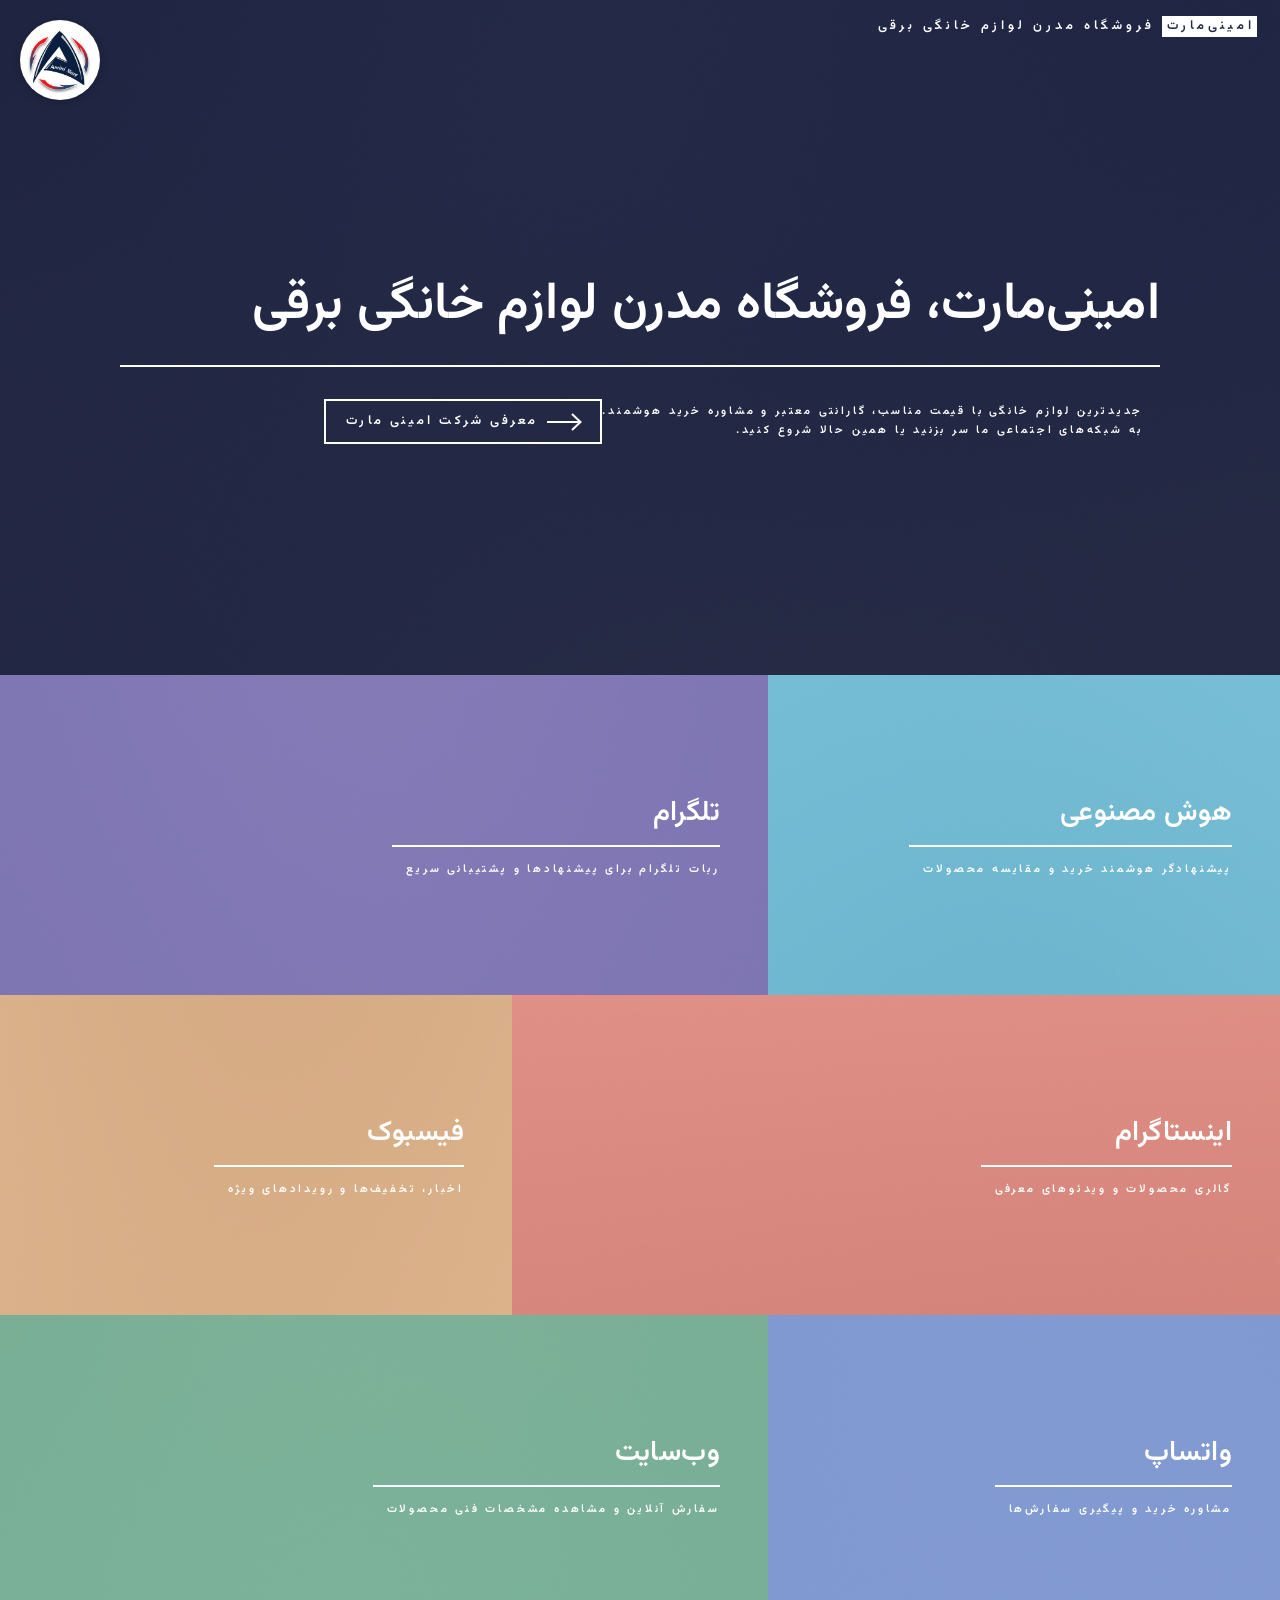
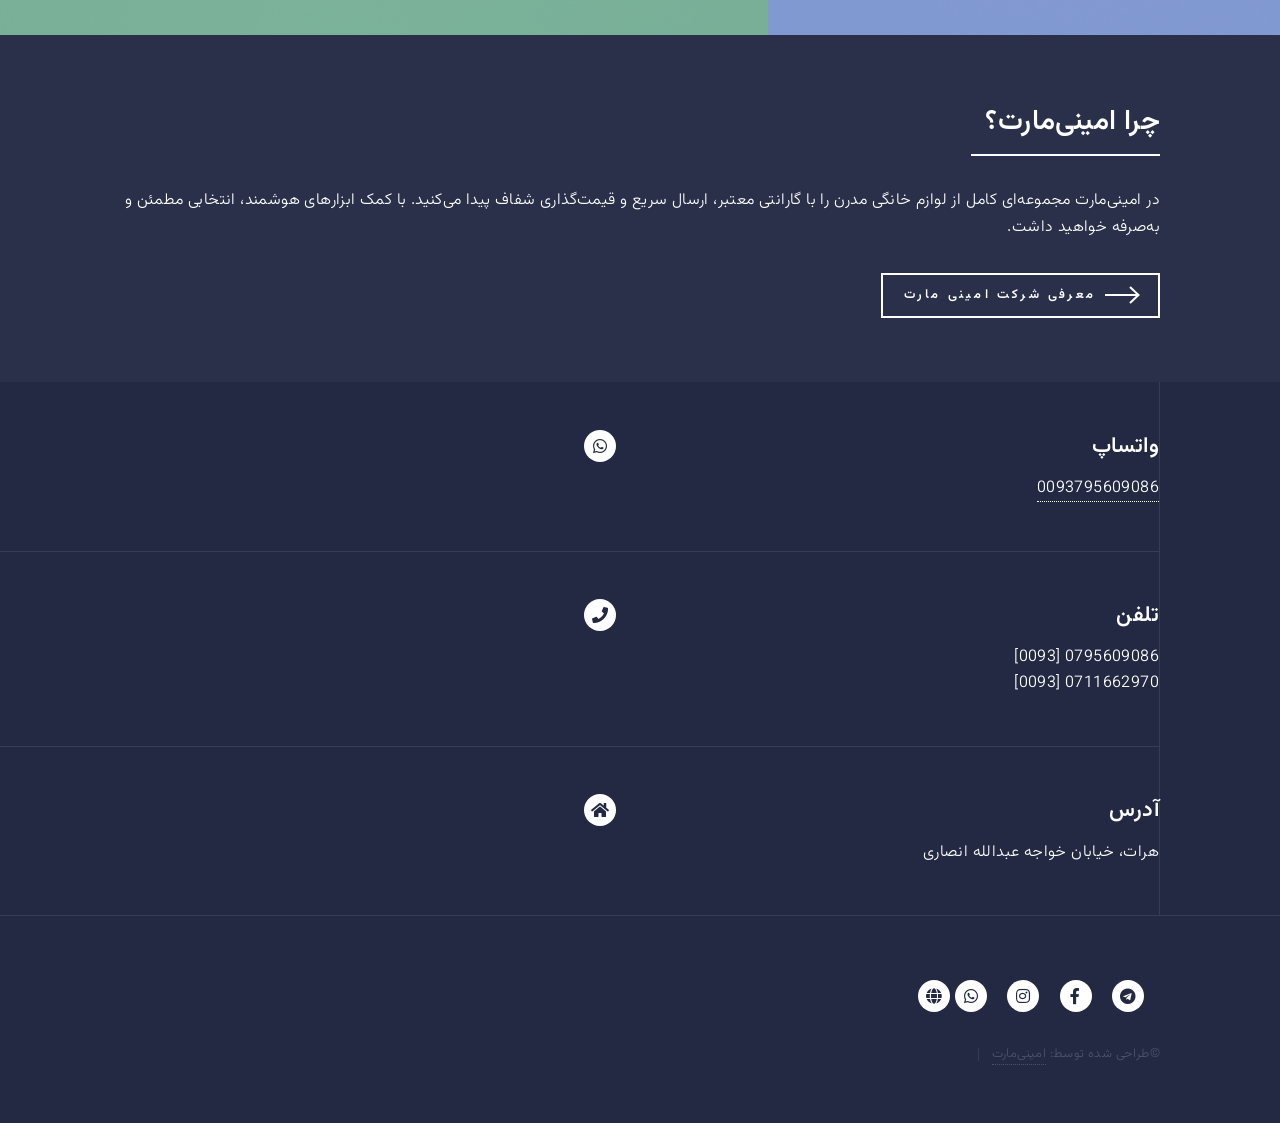
==== index.html @ 3f0b1a52 "Add files via upload" ====
<!DOCTYPE HTML>
<!--
	Forty by HTML5 UP
	html5up.net | @ajlkn
	Free for personal and commercial use under the CCA 3.0 license (html5up.net/license)
-->
<html lang="fa" dir="rtl">
	<head>
		<title>امینی‌مارت - فروشگاه مدرن لوازم خانگی</title>
		<meta charset="utf-8" />
		<meta name="viewport" content="width=device-width, initial-scale=1, user-scalable=no" />
		<link rel="stylesheet" href="assets/css/main.css" />
		<noscript><link rel="stylesheet" href="assets/css/noscript.css" /></noscript>
	</head>
	<body class="is-preload">
		<span class="logo-top-left"><img src="images/logo.png" alt="لوگوی Amini Mart"></span>
		<!-- Wrapper -->
			<div id="wrapper">

				<!-- Header -->
					<header id="header" class="alt">
						<a href="index.html" class="logo"><strong>امینی‌مارت</strong> <span>فروشگاه مدرن لوازم خانگی برقی</span></a>
						</header>

				<!-- Banner -->
					<section id="banner" class="major">
						<div class="inner">
							<header class="major">
								<h1> امینی‌مارت، فروشگاه مدرن لوازم خانگی برقی</h1>
							</header>
							<div class="content">
 								<p>جدیدترین لوازم خانگی با قیمت مناسب، گارانتی معتبر و مشاوره خرید هوشمند.<br />
								به شبکه‌های اجتماعی ما سر بزنید یا همین حالا شروع کنید.</p>
								<ul class="actions">
									<li><a href="elements.html" class="button next scrolly">معرفی شرکت امینی مارت</a></li>
								</ul>
							</div>
						</div>
					</section>

				<!-- Main -->
					<div id="main">

						<!-- One -->
							<section id="one" class="tiles">
								<article>
									<span class="image">
										<img src="images/pic01.jpg" alt="" />
									</span>
									<header class="major">
										<h3><a href="ai.html" class="link">هوش مصنوعی</a></h3>
										<p>پیشنهادگر هوشمند خرید و مقایسه محصولات</p>
									</header>
								</article>
								<article>
									<span class="image">
										<img src="images/pic02.jpg" alt="" />
									</span>
								<header class="major">
									<h3><a href="https://t.me/aminimart_bot" class="link">تلگرام</a></h3>
									<p>ربات تلگرام برای پیشنهادها و پشتیبانی سریع</p>
								</header>
								</article>
								<article>
									<span class="image">
										<img src="images/pic03.jpg" alt="" />
									</span>
								<header class="major">
									<h3><a href="https://www.instagram.com/aminimart.af" class="link">اینستاگرام</a></h3>
									<p>گالری محصولات و ویدئوهای معرفی</p>
								</header>
								</article>
								<article>
									<span class="image">
										<img src="images/pic04.jpg" alt="" />
									</span>
								<header class="major">
									<h3><a href="https://www.facebook.com/aminimartaf" class="link">فیسبوک</a></h3>
									<p>اخبار، تخفیف‌ها و رویدادهای ویژه</p>
								</header>
								</article>
								<article>
									<span class="image">
										<img src="images/pic05.jpg" alt="" />
									</span>
									<header class="major">
										<h3><a href="https://wa.me/93795609086" class="link">واتساپ</a></h3>
										<p>مشاوره خرید و پیگیری سفارش‌ها</p>
									</header>
								</article>
								<article>
									<span class="image">
										<img src="images/pic06.jpg" alt="" />
									</span>
									<header class="major">
										<h3><a href="https://aminimart.ir" class="link">وب‌سایت</a></h3>
										<p>سفارش آنلاین و مشاهده مشخصات فنی محصولات</p>
									</header>
								</article>
							</section>

						<!-- Two -->
							<section id="two">
								<div class="inner">
							<header class="major">
								<h2>چرا امینی‌مارت؟</h2>
							</header>
							<p>در امینی‌مارت مجموعه‌ای کامل از لوازم خانگی مدرن را با گارانتی معتبر، ارسال سریع و قیمت‌گذاری شفاف پیدا می‌کنید. با کمک ابزارهای هوشمند، انتخابی مطمئن و به‌صرفه خواهید داشت.</p>
							<ul class="actions">
								<li><a href="elements.html" class="button next"> معرفی شرکت امینی مارت</a></li>
							</ul>
								</div>
							</section>

					</div>

				<!-- Contact -->
					<section id="contact">
						<div class="inner">
							
							<section class="split">
								<section>
									<div class="contact-method">
											<span class="icon brands alt fa-whatsapp"></span>
											<h3>واتساپ</h3>
										<a href="https://wa.me/93795609086">0093795609086</a>
									</div>
								</section>
								<section>
									<div class="contact-method">
											<span class="icon solid alt fa-phone"></span>
											<h3>تلفن</h3>
											<span>0795609086 [0093]</span><br>
											<span>0711662970 [0093]</span>
									</div>
								</section>
								<section>
									<div class="contact-method">
											<span class="icon solid alt fa-home"></span>
											<h3>آدرس</h3>
											<span>هرات، خیابان خواجه عبدالله انصاری</span>
									</div>
								</section>
							</section>
						</div>
					</section>

				<!-- Footer -->
					<footer id="footer">
						<div class="inner">
							<ul class="icons">
								<li><a href="https://t.me/aminimart_bot" class="icon brands alt fa-telegram"><span class="label">Telegram</span></a></li>
								<li><a href="https://www.facebook.com/aminimartaf" class="icon brands alt fa-facebook-f"><span class="label">Facebook</span></a></li>
								<li><a href="https://www.instagram.com/aminimart.af" class="icon brands alt fa-instagram"><span class="label">Instagram</span></a></li>
								<li><a href="https://wa.me/93795609086" class="icon brands alt fa-whatsapp"><span class="label">WhatsApp</span></a></li>
								<li><a href="https://aminimart.af" class="icon solid alt fa-globe"><span class="label">Website</span></a></li>
							</ul>
							<ul class="copyright">
								<li>&copy;</li><li>طراحی شده توسط: <a href="https://html5up.net"> امینی‌مارت</a></li>
							</ul>
						</div>
					</footer>
			</div>

		<!-- Scripts -->
			<script src="assets/js/jquery.min.js"></script>
			<script src="assets/js/jquery.scrolly.min.js"></script>
			<script src="assets/js/jquery.scrollex.min.js"></script>
			<script src="assets/js/browser.min.js"></script>
			<script src="assets/js/breakpoints.min.js"></script>
			<script src="assets/js/util.js"></script>
			<script src="assets/js/main.js"></script>

	</body>
</html>
---- assets/css/main.css ----
@import url(fontawesome-all.min.css);
@import url("https://fonts.googleapis.com/css?family=Source+Sans+Pro:300,300italic,600,600italic");
@import url("https://fonts.googleapis.com/css2?family=Vazirmatn:wght@300;400;600&display=swap");

/*
	Forty by HTML5 UP
	html5up.net | @ajlkn
	Free for personal and commercial use under the CCA 3.0 license (html5up.net/license)
*/

html, body, div, span, applet, object,
iframe, h1, h2, h3, h4, h5, h6, p, blockquote,
pre, a, abbr, acronym, address, big, cite,
code, del, dfn, em, img, ins, kbd, q, s, samp,
small, strike, strong, sub, sup, tt, var, b,
u, i, center, dl, dt, dd, ol, ul, li, fieldset,
form, label, legend, table, caption, tbody,
tfoot, thead, tr, th, td, article, aside,
canvas, details, embed, figure, figcaption,
footer, header, hgroup, menu, nav, output, ruby,
section, summary, time, mark, audio, video {
	margin: 0;
	padding: 0;
	border: 0;
	font-size: 100%;
	font: inherit;
	vertical-align: baseline;}

article, aside, details, figcaption, figure,
footer, header, hgroup, menu, nav, section {
	display: block;}

body {
	line-height: 1;
}

ol, ul {
	list-style: none;
}

blockquote, q {
	quotes: none;
}

	blockquote:before, blockquote:after, q:before, q:after {
		content: '';
		content: none;
	}

table {
	border-collapse: collapse;
	border-spacing: 0;
}

body {
	-webkit-text-size-adjust: none;
}

mark {
	background-color: transparent;
	color: inherit;
}

input::-moz-focus-inner {
	border: 0;
	padding: 0;
}

input, select, textarea {
	-moz-appearance: none;
	-webkit-appearance: none;
	-ms-appearance: none;
	appearance: none;
}

/* Basic */

	@-ms-viewport {
		width: device-width;
	}

	body {
		-ms-overflow-style: scrollbar;
	}

	@media screen and (max-width: 480px) {

		html, body {
			min-width: 320px;
		}

	}

	html {
		box-sizing: border-box;
	}

	*, *:before, *:after {
		box-sizing: inherit;
	}

	body {
		background: #242943;
	}

		body.is-preload *, body.is-preload *:before, body.is-preload *:after {
			-moz-animation: none !important;
			-webkit-animation: none !important;
			-ms-animation: none !important;
			animation: none !important;
			-moz-transition: none !important;
			-webkit-transition: none !important;
			-ms-transition: none !important;
			transition: none !important;
		}

/* Type */

    body, input, select, textarea {
        color: #ffffff;
        font-family: "Vazirmatn", "Source Sans Pro", Helvetica, sans-serif;
        font-size: 17pt;
        font-weight: 300;
        letter-spacing: 0.025em;
        line-height: 1.65;
    }

		@media screen and (max-width: 1680px) {

			body, input, select, textarea {
				font-size: 14pt;
			}

		}

		@media screen and (max-width: 1280px) {

			body, input, select, textarea {
				font-size: 12pt;
			}

		}

		@media screen and (max-width: 360px) {

			body, input, select, textarea {
				font-size: 11pt;
			}

		}

	a {
		-moz-transition: color 0.2s ease-in-out, border-bottom-color 0.2s ease-in-out;
		-webkit-transition: color 0.2s ease-in-out, border-bottom-color 0.2s ease-in-out;
		-ms-transition: color 0.2s ease-in-out, border-bottom-color 0.2s ease-in-out;
		transition: color 0.2s ease-in-out, border-bottom-color 0.2s ease-in-out;
		border-bottom: dotted 1px;
		color: inherit;
		text-decoration: none;
	}

		a:hover {
			border-bottom-color: transparent;
			color: #9bf1ff !important;
		}

		a:active {
			color: #53e3fb !important;
		}

	strong, b {
		color: #ffffff;
		font-weight: 600;
	}

	em, i {
		font-style: italic;
	}

	p {
		margin: 0 0 2em 0;
	}

	h1, h2, h3, h4, h5, h6 {
		color: #ffffff;
		font-weight: 600;
		line-height: 1.65;
		margin: 0 0 1em 0;
	}

		h1 a, h2 a, h3 a, h4 a, h5 a, h6 a {
			color: inherit;
			border-bottom: 0;
		}

	h1 {
		font-size: 2.5em;
	}

	h2 {
		font-size: 1.75em;
	}

	h3 {
		font-size: 1.35em;
	}

	h4 {
		font-size: 1.1em;
	}

	h5 {
		font-size: 0.9em;
	}

	h6 {
		font-size: 0.7em;
	}

	@media screen and (max-width: 736px) {

		h1 {
			font-size: 2em;
		}

		h2 {
			font-size: 1.5em;
		}

		h3 {
			font-size: 1.25em;
		}

	}

	sub {
		font-size: 0.8em;
		position: relative;
		top: 0.5em;
	}

	sup {
		font-size: 0.8em;
		position: relative;
		top: -0.5em;
	}

	blockquote {
		border-left: solid 4px rgba(212, 212, 255, 0.1);
		font-style: italic;
		margin: 0 0 2em 0;
		padding: 0.5em 0 0.5em 2em;
	}

	code {
		background: rgba(212, 212, 255, 0.035);
		font-family: "Courier New", monospace;
		font-size: 0.9em;
		margin: 0 0.25em;
		padding: 0.25em 0.65em;
	}

	pre {
		-webkit-overflow-scrolling: touch;
		font-family: "Courier New", monospace;
		font-size: 0.9em;
		margin: 0 0 2em 0;
	}

		pre code {
			display: block;
			line-height: 1.75;
			padding: 1em 1.5em;
			overflow-x: auto;
		}

	hr {
		border: 0;
		border-bottom: solid 1px rgba(212, 212, 255, 0.1);
		margin: 2em 0;
	}

		hr.major {
			margin: 3em 0;
		}

	.align-left {
		text-align: left;
	}

	.align-center {
		text-align: center;
	}

	.align-right {
		text-align: right;
	}

/* Row */

	.row {
		display: flex;
		flex-wrap: wrap;
		box-sizing: border-box;
		align-items: stretch;
	}

		.row > * {
			box-sizing: border-box;
		}

		.row.gtr-uniform > * > :last-child {
			margin-bottom: 0;
		}

		.row.aln-left {
			justify-content: flex-start;
		}

		.row.aln-center {
			justify-content: center;
		}

		.row.aln-right {
			justify-content: flex-end;
		}

		.row.aln-top {
			align-items: flex-start;
		}

		.row.aln-middle {
			align-items: center;
		}

		.row.aln-bottom {
			align-items: flex-end;
		}

		.row > .imp {
			order: -1;
		}

		.row > .col-1 {
			width: 8.33333%;
		}

		.row > .off-1 {
			margin-left: 8.33333%;
		}

		.row > .col-2 {
			width: 16.66667%;
		}

		.row > .off-2 {
			margin-left: 16.66667%;
		}

		.row > .col-3 {
			width: 25%;
		}

		.row > .off-3 {
			margin-left: 25%;
		}

		.row > .col-4 {
			width: 33.33333%;
		}

		.row > .off-4 {
			margin-left: 33.33333%;
		}

		.row > .col-5 {
			width: 41.66667%;
		}

		.row > .off-5 {
			margin-left: 41.66667%;
		}

		.row > .col-6 {
			width: 50%;
		}

		.row > .off-6 {
			margin-left: 50%;
		}

		.row > .col-7 {
			width: 58.33333%;
		}

		.row > .off-7 {
			margin-left: 58.33333%;
		}

		.row > .col-8 {
			width: 66.66667%;
		}

		.row > .off-8 {
			margin-left: 66.66667%;
		}

		.row > .col-9 {
			width: 75%;
		}

		.row > .off-9 {
			margin-left: 75%;
		}

		.row > .col-10 {
			width: 83.33333%;
		}

		.row > .off-10 {
			margin-left: 83.33333%;
		}

		.row > .col-11 {
			width: 91.66667%;
		}

		.row > .off-11 {
			margin-left: 91.66667%;
		}

		.row > .col-12 {
			width: 100%;
		}

		.row > .off-12 {
			margin-left: 100%;
		}

		.row.gtr-0 {
			margin-top: 0;
			margin-left: 0em;
		}

			.row.gtr-0 > * {
				padding: 0 0 0 0em;
			}

			.row.gtr-0.gtr-uniform {
				margin-top: 0em;
			}

				.row.gtr-0.gtr-uniform > * {
					padding-top: 0em;
				}

		.row.gtr-25 {
			margin-top: 0;
			margin-left: -0.5em;
		}

			.row.gtr-25 > * {
				padding: 0 0 0 0.5em;
			}

			.row.gtr-25.gtr-uniform {
				margin-top: -0.5em;
			}

				.row.gtr-25.gtr-uniform > * {
					padding-top: 0.5em;
				}

		.row.gtr-50 {
			margin-top: 0;
			margin-left: -1em;
		}

			.row.gtr-50 > * {
				padding: 0 0 0 1em;
			}

			.row.gtr-50.gtr-uniform {
				margin-top: -1em;
			}

				.row.gtr-50.gtr-uniform > * {
					padding-top: 1em;
				}

		.row {
			margin-top: 0;
			margin-left: -2em;
		}

			.row > * {
				padding: 0 0 0 2em;
			}

			.row.gtr-uniform {
				margin-top: -2em;
			}

				.row.gtr-uniform > * {
					padding-top: 2em;
				}

		.row.gtr-150 {
			margin-top: 0;
			margin-left: -3em;
		}

			.row.gtr-150 > * {
				padding: 0 0 0 3em;
			}

			.row.gtr-150.gtr-uniform {
				margin-top: -3em;
			}

				.row.gtr-150.gtr-uniform > * {
					padding-top: 3em;
				}

		.row.gtr-200 {
			margin-top: 0;
			margin-left: -4em;
		}

			.row.gtr-200 > * {
				padding: 0 0 0 4em;
			}

			.row.gtr-200.gtr-uniform {
				margin-top: -4em;
			}

				.row.gtr-200.gtr-uniform > * {
					padding-top: 4em;
				}

		@media screen and (max-width: 1680px) {

			.row {
				display: flex;
				flex-wrap: wrap;
				box-sizing: border-box;
				align-items: stretch;
			}

				.row > * {
					box-sizing: border-box;
				}

				.row.gtr-uniform > * > :last-child {
					margin-bottom: 0;
				}

				.row.aln-left {
					justify-content: flex-start;
				}

				.row.aln-center {
					justify-content: center;
				}

				.row.aln-right {
					justify-content: flex-end;
				}

				.row.aln-top {
					align-items: flex-start;
				}

				.row.aln-middle {
					align-items: center;
				}

				.row.aln-bottom {
					align-items: flex-end;
				}

				.row > .imp-xlarge {
					order: -1;
				}

				.row > .col-1-xlarge {
					width: 8.33333%;
				}

				.row > .off-1-xlarge {
					margin-left: 8.33333%;
				}

				.row > .col-2-xlarge {
					width: 16.66667%;
				}

				.row > .off-2-xlarge {
					margin-left: 16.66667%;
				}

				.row > .col-3-xlarge {
					width: 25%;
				}

				.row > .off-3-xlarge {
					margin-left: 25%;
				}

				.row > .col-4-xlarge {
					width: 33.33333%;
				}

				.row > .off-4-xlarge {
					margin-left: 33.33333%;
				}

				.row > .col-5-xlarge {
					width: 41.66667%;
				}

				.row > .off-5-xlarge {
					margin-left: 41.66667%;
				}

				.row > .col-6-xlarge {
					width: 50%;
				}

				.row > .off-6-xlarge {
					margin-left: 50%;
				}

				.row > .col-7-xlarge {
					width: 58.33333%;
				}

				.row > .off-7-xlarge {
					margin-left: 58.33333%;
				}

				.row > .col-8-xlarge {
					width: 66.66667%;
				}

				.row > .off-8-xlarge {
					margin-left: 66.66667%;
				}

				.row > .col-9-xlarge {
					width: 75%;
				}

				.row > .off-9-xlarge {
					margin-left: 75%;
				}

				.row > .col-10-xlarge {
					width: 83.33333%;
				}

				.row > .off-10-xlarge {
					margin-left: 83.33333%;
				}

				.row > .col-11-xlarge {
					width: 91.66667%;
				}

				.row > .off-11-xlarge {
					margin-left: 91.66667%;
				}

				.row > .col-12-xlarge {
					width: 100%;
				}

				.row > .off-12-xlarge {
					margin-left: 100%;
				}

				.row.gtr-0 {
					margin-top: 0;
					margin-left: 0em;
				}

					.row.gtr-0 > * {
						padding: 0 0 0 0em;
					}

					.row.gtr-0.gtr-uniform {
						margin-top: 0em;
					}

						.row.gtr-0.gtr-uniform > * {
							padding-top: 0em;
						}

				.row.gtr-25 {
					margin-top: 0;
					margin-left: -0.5em;
				}

					.row.gtr-25 > * {
						padding: 0 0 0 0.5em;
					}

					.row.gtr-25.gtr-uniform {
						margin-top: -0.5em;
					}

						.row.gtr-25.gtr-uniform > * {
							padding-top: 0.5em;
						}

				.row.gtr-50 {
					margin-top: 0;
					margin-left: -1em;
				}

					.row.gtr-50 > * {
						padding: 0 0 0 1em;
					}

					.row.gtr-50.gtr-uniform {
						margin-top: -1em;
					}

						.row.gtr-50.gtr-uniform > * {
							padding-top: 1em;
						}

				.row {
					margin-top: 0;
					margin-left: -2em;
				}

					.row > * {
						padding: 0 0 0 2em;
					}

					.row.gtr-uniform {
						margin-top: -2em;
					}

						.row.gtr-uniform > * {
							padding-top: 2em;
						}

				.row.gtr-150 {
					margin-top: 0;
					margin-left: -3em;
				}

					.row.gtr-150 > * {
						padding: 0 0 0 3em;
					}

					.row.gtr-150.gtr-uniform {
						margin-top: -3em;
					}

						.row.gtr-150.gtr-uniform > * {
							padding-top: 3em;
						}

				.row.gtr-200 {
					margin-top: 0;
					margin-left: -4em;
				}

					.row.gtr-200 > * {
						padding: 0 0 0 4em;
					}

					.row.gtr-200.gtr-uniform {
						margin-top: -4em;
					}

						.row.gtr-200.gtr-uniform > * {
							padding-top: 4em;
						}

		}

		@media screen and (max-width: 1280px) {

			.row {
				display: flex;
				flex-wrap: wrap;
				box-sizing: border-box;
				align-items: stretch;
			}

				.row > * {
					box-sizing: border-box;
				}

				.row.gtr-uniform > * > :last-child {
					margin-bottom: 0;
				}

				.row.aln-left {
					justify-content: flex-start;
				}

				.row.aln-center {
					justify-content: center;
				}

				.row.aln-right {
					justify-content: flex-end;
				}

				.row.aln-top {
					align-items: flex-start;
				}

				.row.aln-middle {
					align-items: center;
				}

				.row.aln-bottom {
					align-items: flex-end;
				}

				.row > .imp-large {
					order: -1;
				}

				.row > .col-1-large {
					width: 8.33333%;
				}

				.row > .off-1-large {
					margin-left: 8.33333%;
				}

				.row > .col-2-large {
					width: 16.66667%;
				}

				.row > .off-2-large {
					margin-left: 16.66667%;
				}

				.row > .col-3-large {
					width: 25%;
				}

				.row > .off-3-large {
					margin-left: 25%;
				}

				.row > .col-4-large {
					width: 33.33333%;
				}

				.row > .off-4-large {
					margin-left: 33.33333%;
				}

				.row > .col-5-large {
					width: 41.66667%;
				}

				.row > .off-5-large {
					margin-left: 41.66667%;
				}

				.row > .col-6-large {
					width: 50%;
				}

				.row > .off-6-large {
					margin-left: 50%;
				}

				.row > .col-7-large {
					width: 58.33333%;
				}

				.row > .off-7-large {
					margin-left: 58.33333%;
				}

				.row > .col-8-large {
					width: 66.66667%;
				}

				.row > .off-8-large {
					margin-left: 66.66667%;
				}

				.row > .col-9-large {
					width: 75%;
				}

				.row > .off-9-large {
					margin-left: 75%;
				}

				.row > .col-10-large {
					width: 83.33333%;
				}

				.row > .off-10-large {
					margin-left: 83.33333%;
				}

				.row > .col-11-large {
					width: 91.66667%;
				}

				.row > .off-11-large {
					margin-left: 91.66667%;
				}

				.row > .col-12-large {
					width: 100%;
				}

				.row > .off-12-large {
					margin-left: 100%;
				}

				.row.gtr-0 {
					margin-top: 0;
					margin-left: 0em;
				}

					.row.gtr-0 > * {
						padding: 0 0 0 0em;
					}

					.row.gtr-0.gtr-uniform {
						margin-top: 0em;
					}

						.row.gtr-0.gtr-uniform > * {
							padding-top: 0em;
						}

				.row.gtr-25 {
					margin-top: 0;
					margin-left: -0.375em;
				}

					.row.gtr-25 > * {
						padding: 0 0 0 0.375em;
					}

					.row.gtr-25.gtr-uniform {
						margin-top: -0.375em;
					}

						.row.gtr-25.gtr-uniform > * {
							padding-top: 0.375em;
						}

				.row.gtr-50 {
					margin-top: 0;
					margin-left: -0.75em;
				}

					.row.gtr-50 > * {
						padding: 0 0 0 0.75em;
					}

					.row.gtr-50.gtr-uniform {
						margin-top: -0.75em;
					}

						.row.gtr-50.gtr-uniform > * {
							padding-top: 0.75em;
						}

				.row {
					margin-top: 0;
					margin-left: -1.5em;
				}

					.row > * {
						padding: 0 0 0 1.5em;
					}

					.row.gtr-uniform {
						margin-top: -1.5em;
					}

						.row.gtr-uniform > * {
							padding-top: 1.5em;
						}

				.row.gtr-150 {
					margin-top: 0;
					margin-left: -2.25em;
				}

					.row.gtr-150 > * {
						padding: 0 0 0 2.25em;
					}

					.row.gtr-150.gtr-uniform {
						margin-top: -2.25em;
					}

						.row.gtr-150.gtr-uniform > * {
							padding-top: 2.25em;
						}

				.row.gtr-200 {
					margin-top: 0;
					margin-left: -3em;
				}

					.row.gtr-200 > * {
						padding: 0 0 0 3em;
					}

					.row.gtr-200.gtr-uniform {
						margin-top: -3em;
					}

						.row.gtr-200.gtr-uniform > * {
							padding-top: 3em;
						}

		}

		@media screen and (max-width: 980px) {

			.row {
				display: flex;
				flex-wrap: wrap;
				box-sizing: border-box;
				align-items: stretch;
			}

				.row > * {
					box-sizing: border-box;
				}

				.row.gtr-uniform > * > :last-child {
					margin-bottom: 0;
				}

				.row.aln-left {
					justify-content: flex-start;
				}

				.row.aln-center {
					justify-content: center;
				}

				.row.aln-right {
					justify-content: flex-end;
				}

				.row.aln-top {
					align-items: flex-start;
				}

				.row.aln-middle {
					align-items: center;
				}

				.row.aln-bottom {
					align-items: flex-end;
				}

				.row > .imp-medium {
					order: -1;
				}

				.row > .col-1-medium {
					width: 8.33333%;
				}

				.row > .off-1-medium {
					margin-left: 8.33333%;
				}

				.row > .col-2-medium {
					width: 16.66667%;
				}

				.row > .off-2-medium {
					margin-left: 16.66667%;
				}

				.row > .col-3-medium {
					width: 25%;
				}

				.row > .off-3-medium {
					margin-left: 25%;
				}

				.row > .col-4-medium {
					width: 33.33333%;
				}

				.row > .off-4-medium {
					margin-left: 33.33333%;
				}

				.row > .col-5-medium {
					width: 41.66667%;
				}

				.row > .off-5-medium {
					margin-left: 41.66667%;
				}

				.row > .col-6-medium {
					width: 50%;
				}

				.row > .off-6-medium {
					margin-left: 50%;
				}

				.row > .col-7-medium {
					width: 58.33333%;
				}

				.row > .off-7-medium {
					margin-left: 58.33333%;
				}

				.row > .col-8-medium {
					width: 66.66667%;
				}

				.row > .off-8-medium {
					margin-left: 66.66667%;
				}

				.row > .col-9-medium {
					width: 75%;
				}

				.row > .off-9-medium {
					margin-left: 75%;
				}

				.row > .col-10-medium {
					width: 83.33333%;
				}

				.row > .off-10-medium {
					margin-left: 83.33333%;
				}

				.row > .col-11-medium {
					width: 91.66667%;
				}

				.row > .off-11-medium {
					margin-left: 91.66667%;
				}

				.row > .col-12-medium {
					width: 100%;
				}

				.row > .off-12-medium {
					margin-left: 100%;
				}

				.row.gtr-0 {
					margin-top: 0;
					margin-left: 0em;
				}

					.row.gtr-0 > * {
						padding: 0 0 0 0em;
					}

					.row.gtr-0.gtr-uniform {
						margin-top: 0em;
					}

						.row.gtr-0.gtr-uniform > * {
							padding-top: 0em;
						}

				.row.gtr-25 {
					margin-top: 0;
					margin-left: -0.375em;
				}

					.row.gtr-25 > * {
						padding: 0 0 0 0.375em;
					}

					.row.gtr-25.gtr-uniform {
						margin-top: -0.375em;
					}

						.row.gtr-25.gtr-uniform > * {
							padding-top: 0.375em;
						}

				.row.gtr-50 {
					margin-top: 0;
					margin-left: -0.75em;
				}

					.row.gtr-50 > * {
						padding: 0 0 0 0.75em;
					}

					.row.gtr-50.gtr-uniform {
						margin-top: -0.75em;
					}

						.row.gtr-50.gtr-uniform > * {
							padding-top: 0.75em;
						}

				.row {
					margin-top: 0;
					margin-left: -1.5em;
				}

					.row > * {
						padding: 0 0 0 1.5em;
					}

					.row.gtr-uniform {
						margin-top: -1.5em;
					}

						.row.gtr-uniform > * {
							padding-top: 1.5em;
						}

				.row.gtr-150 {
					margin-top: 0;
					margin-left: -2.25em;
				}

					.row.gtr-150 > * {
						padding: 0 0 0 2.25em;
					}

					.row.gtr-150.gtr-uniform {
						margin-top: -2.25em;
					}

						.row.gtr-150.gtr-uniform > * {
							padding-top: 2.25em;
						}

				.row.gtr-200 {
					margin-top: 0;
					margin-left: -3em;
				}

					.row.gtr-200 > * {
						padding: 0 0 0 3em;
					}

					.row.gtr-200.gtr-uniform {
						margin-top: -3em;
					}

						.row.gtr-200.gtr-uniform > * {
							padding-top: 3em;
						}

		}

		@media screen and (max-width: 736px) {

			.row {
				display: flex;
				flex-wrap: wrap;
				box-sizing: border-box;
				align-items: stretch;
			}

				.row > * {
					box-sizing: border-box;
				}

				.row.gtr-uniform > * > :last-child {
					margin-bottom: 0;
				}

				.row.aln-left {
					justify-content: flex-start;
				}

				.row.aln-center {
					justify-content: center;
				}

				.row.aln-right {
					justify-content: flex-end;
				}

				.row.aln-top {
					align-items: flex-start;
				}

				.row.aln-middle {
					align-items: center;
				}

				.row.aln-bottom {
					align-items: flex-end;
				}

				.row > .imp-small {
					order: -1;
				}

				.row > .col-1-small {
					width: 8.33333%;
				}

				.row > .off-1-small {
					margin-left: 8.33333%;
				}

				.row > .col-2-small {
					width: 16.66667%;
				}

				.row > .off-2-small {
					margin-left: 16.66667%;
				}

				.row > .col-3-small {
					width: 25%;
				}

				.row > .off-3-small {
					margin-left: 25%;
				}

				.row > .col-4-small {
					width: 33.33333%;
				}

				.row > .off-4-small {
					margin-left: 33.33333%;
				}

				.row > .col-5-small {
					width: 41.66667%;
				}

				.row > .off-5-small {
					margin-left: 41.66667%;
				}

				.row > .col-6-small {
					width: 50%;
				}

				.row > .off-6-small {
					margin-left: 50%;
				}

				.row > .col-7-small {
					width: 58.33333%;
				}

				.row > .off-7-small {
					margin-left: 58.33333%;
				}

				.row > .col-8-small {
					width: 66.66667%;
				}

				.row > .off-8-small {
					margin-left: 66.66667%;
				}

				.row > .col-9-small {
					width: 75%;
				}

				.row > .off-9-small {
					margin-left: 75%;
				}

				.row > .col-10-small {
					width: 83.33333%;
				}

				.row > .off-10-small {
					margin-left: 83.33333%;
				}

				.row > .col-11-small {
					width: 91.66667%;
				}

				.row > .off-11-small {
					margin-left: 91.66667%;
				}

				.row > .col-12-small {
					width: 100%;
				}

				.row > .off-12-small {
					margin-left: 100%;
				}

				.row.gtr-0 {
					margin-top: 0;
					margin-left: 0em;
				}

					.row.gtr-0 > * {
						padding: 0 0 0 0em;
					}

					.row.gtr-0.gtr-uniform {
						margin-top: 0em;
					}

						.row.gtr-0.gtr-uniform > * {
							padding-top: 0em;
						}

				.row.gtr-25 {
					margin-top: 0;
					margin-left: -0.3125em;
				}

					.row.gtr-25 > * {
						padding: 0 0 0 0.3125em;
					}

					.row.gtr-25.gtr-uniform {
						margin-top: -0.3125em;
					}

						.row.gtr-25.gtr-uniform > * {
							padding-top: 0.3125em;
						}

				.row.gtr-50 {
					margin-top: 0;
					margin-left: -0.625em;
				}

					.row.gtr-50 > * {
						padding: 0 0 0 0.625em;
					}

					.row.gtr-50.gtr-uniform {
						margin-top: -0.625em;
					}

						.row.gtr-50.gtr-uniform > * {
							padding-top: 0.625em;
						}

				.row {
					margin-top: 0;
					margin-left: -1.25em;
				}

					.row > * {
						padding: 0 0 0 1.25em;
					}

					.row.gtr-uniform {
						margin-top: -1.25em;
					}

						.row.gtr-uniform > * {
							padding-top: 1.25em;
						}

				.row.gtr-150 {
					margin-top: 0;
					margin-left: -1.875em;
				}

					.row.gtr-150 > * {
						padding: 0 0 0 1.875em;
					}

					.row.gtr-150.gtr-uniform {
						margin-top: -1.875em;
					}

						.row.gtr-150.gtr-uniform > * {
							padding-top: 1.875em;
						}

				.row.gtr-200 {
					margin-top: 0;
					margin-left: -2.5em;
				}

					.row.gtr-200 > * {
						padding: 0 0 0 2.5em;
					}

					.row.gtr-200.gtr-uniform {
						margin-top: -2.5em;
					}

						.row.gtr-200.gtr-uniform > * {
							padding-top: 2.5em;
						}

		}

		@media screen and (max-width: 480px) {

			.row {
				display: flex;
				flex-wrap: wrap;
				box-sizing: border-box;
				align-items: stretch;
			}

				.row > * {
					box-sizing: border-box;
				}

				.row.gtr-uniform > * > :last-child {
					margin-bottom: 0;
				}

				.row.aln-left {
					justify-content: flex-start;
				}

				.row.aln-center {
					justify-content: center;
				}

				.row.aln-right {
					justify-content: flex-end;
				}

				.row.aln-top {
					align-items: flex-start;
				}

				.row.aln-middle {
					align-items: center;
				}

				.row.aln-bottom {
					align-items: flex-end;
				}

				.row > .imp-xsmall {
					order: -1;
				}

				.row > .col-1-xsmall {
					width: 8.33333%;
				}

				.row > .off-1-xsmall {
					margin-left: 8.33333%;
				}

				.row > .col-2-xsmall {
					width: 16.66667%;
				}

				.row > .off-2-xsmall {
					margin-left: 16.66667%;
				}

				.row > .col-3-xsmall {
					width: 25%;
				}

				.row > .off-3-xsmall {
					margin-left: 25%;
				}

				.row > .col-4-xsmall {
					width: 33.33333%;
				}

				.row > .off-4-xsmall {
					margin-left: 33.33333%;
				}

				.row > .col-5-xsmall {
					width: 41.66667%;
				}

				.row > .off-5-xsmall {
					margin-left: 41.66667%;
				}

				.row > .col-6-xsmall {
					width: 50%;
				}

				.row > .off-6-xsmall {
					margin-left: 50%;
				}

				.row > .col-7-xsmall {
					width: 58.33333%;
				}

				.row > .off-7-xsmall {
					margin-left: 58.33333%;
				}

				.row > .col-8-xsmall {
					width: 66.66667%;
				}

				.row > .off-8-xsmall {
					margin-left: 66.66667%;
				}

				.row > .col-9-xsmall {
					width: 75%;
				}

				.row > .off-9-xsmall {
					margin-left: 75%;
				}

				.row > .col-10-xsmall {
					width: 83.33333%;
				}

				.row > .off-10-xsmall {
					margin-left: 83.33333%;
				}

				.row > .col-11-xsmall {
					width: 91.66667%;
				}

				.row > .off-11-xsmall {
					margin-left: 91.66667%;
				}

				.row > .col-12-xsmall {
					width: 100%;
				}

				.row > .off-12-xsmall {
					margin-left: 100%;
				}

				.row.gtr-0 {
					margin-top: 0;
					margin-left: 0em;
				}

					.row.gtr-0 > * {
						padding: 0 0 0 0em;
					}

					.row.gtr-0.gtr-uniform {
						margin-top: 0em;
					}

						.row.gtr-0.gtr-uniform > * {
							padding-top: 0em;
						}

				.row.gtr-25 {
					margin-top: 0;
					margin-left: -0.3125em;
				}

					.row.gtr-25 > * {
						padding: 0 0 0 0.3125em;
					}

					.row.gtr-25.gtr-uniform {
						margin-top: -0.3125em;
					}

						.row.gtr-25.gtr-uniform > * {
							padding-top: 0.3125em;
						}

				.row.gtr-50 {
					margin-top: 0;
					margin-left: -0.625em;
				}

					.row.gtr-50 > * {
						padding: 0 0 0 0.625em;
					}

					.row.gtr-50.gtr-uniform {
						margin-top: -0.625em;
					}

						.row.gtr-50.gtr-uniform > * {
							padding-top: 0.625em;
						}

				.row {
					margin-top: 0;
					margin-left: -1.25em;
				}

					.row > * {
						padding: 0 0 0 1.25em;
					}

					.row.gtr-uniform {
						margin-top: -1.25em;
					}

						.row.gtr-uniform > * {
							padding-top: 1.25em;
						}

				.row.gtr-150 {
					margin-top: 0;
					margin-left: -1.875em;
				}

					.row.gtr-150 > * {
						padding: 0 0 0 1.875em;
					}

					.row.gtr-150.gtr-uniform {
						margin-top: -1.875em;
					}

						.row.gtr-150.gtr-uniform > * {
							padding-top: 1.875em;
						}

				.row.gtr-200 {
					margin-top: 0;
					margin-left: -2.5em;
				}

					.row.gtr-200 > * {
						padding: 0 0 0 2.5em;
					}

					.row.gtr-200.gtr-uniform {
						margin-top: -2.5em;
					}

						.row.gtr-200.gtr-uniform > * {
							padding-top: 2.5em;
						}

		}

/* Section/Article */

	section.special, article.special {
		text-align: center;
	}

	header.major {
		width: -moz-max-content;
		width: -webkit-max-content;
		width: -ms-max-content;
		width: max-content;
		margin-bottom: 2em;
	}

		header.major > :first-child {
			margin-bottom: 0;
			width: calc(100% + 0.5em);
		}

			header.major > :first-child:after {
				content: '';
				background-color: #ffffff;
				display: block;
				height: 2px;
				margin: 0.325em 0 0.5em 0;
				width: 100%;
			}

		header.major > p {
			font-size: 0.7em;
			font-weight: 600;
			letter-spacing: 0.25em;
			margin-bottom: 0;
			text-transform: uppercase;
		}

		body.is-ie header.major > :first-child:after {
			max-width: 9em;
		}

		body.is-ie header.major > h1:after {
			max-width: 100% !important;
		}

	@media screen and (max-width: 736px) {

		header.major > p br {
			display: none;
		}

	}

/* Form */

	form {
		margin: 0 0 2em 0;
	}

		form > :last-child {
			margin-bottom: 0;
		}

		form > .fields {
			display: -moz-flex;
			display: -webkit-flex;
			display: -ms-flex;
			display: flex;
			-moz-flex-wrap: wrap;
			-webkit-flex-wrap: wrap;
			-ms-flex-wrap: wrap;
			flex-wrap: wrap;
			width: calc(100% + 3em);
			margin: -1.5em 0 2em -1.5em;
		}

			form > .fields > .field {
				-moz-flex-grow: 0;
				-webkit-flex-grow: 0;
				-ms-flex-grow: 0;
				flex-grow: 0;
				-moz-flex-shrink: 0;
				-webkit-flex-shrink: 0;
				-ms-flex-shrink: 0;
				flex-shrink: 0;
				padding: 1.5em 0 0 1.5em;
				width: calc(100% - 1.5em);
			}

				form > .fields > .field.half {
					width: calc(50% - 0.75em);
				}

				form > .fields > .field.third {
					width: calc(100%/3 - 0.5em);
				}

				form > .fields > .field.quarter {
					width: calc(25% - 0.375em);
				}

		@media screen and (max-width: 480px) {

			form > .fields {
				width: calc(100% + 3em);
				margin: -1.5em 0 2em -1.5em;
			}

				form > .fields > .field {
					padding: 1.5em 0 0 1.5em;
					width: calc(100% - 1.5em);
				}

					form > .fields > .field.half {
						width: calc(100% - 1.5em);
					}

					form > .fields > .field.third {
						width: calc(100% - 1.5em);
					}

					form > .fields > .field.quarter {
						width: calc(100% - 1.5em);
					}

		}

	label {
		color: #ffffff;
		display: block;
		font-size: 0.8em;
		font-weight: 600;
		letter-spacing: 0.25em;
		margin: 0 0 1em 0;
		text-transform: uppercase;
	}

	input[type="text"],
	input[type="password"],
	input[type="email"],
	input[type="tel"],
	input[type="search"],
	input[type="url"],
	select,
	textarea {
		-moz-appearance: none;
		-webkit-appearance: none;
		-ms-appearance: none;
		appearance: none;
		background: rgba(212, 212, 255, 0.035);
		border: none;
		border-radius: 0;
		color: inherit;
		display: block;
		outline: 0;
		padding: 0 1em;
		text-decoration: none;
		width: 100%;
	}

		input[type="text"]:invalid,
		input[type="password"]:invalid,
		input[type="email"]:invalid,
		input[type="tel"]:invalid,
		input[type="search"]:invalid,
		input[type="url"]:invalid,
		select:invalid,
		textarea:invalid {
			box-shadow: none;
		}

		input[type="text"]:focus,
		input[type="password"]:focus,
		input[type="email"]:focus,
		input[type="tel"]:focus,
		input[type="search"]:focus,
		input[type="url"]:focus,
		select:focus,
		textarea:focus {
			border-color: #9bf1ff;
			box-shadow: 0 0 0 2px #9bf1ff;
		}

	select {
		background-image: url("data:image/svg+xml;charset=utf8,%3Csvg xmlns='http://www.w3.org/2000/svg' width='40' height='40' preserveAspectRatio='none' viewBox='0 0 40 40'%3E%3Cpath d='M9.4,12.3l10.4,10.4l10.4-10.4c0.2-0.2,0.5-0.4,0.9-0.4c0.3,0,0.6,0.1,0.9,0.4l3.3,3.3c0.2,0.2,0.4,0.5,0.4,0.9 c0,0.4-0.1,0.6-0.4,0.9L20.7,31.9c-0.2,0.2-0.5,0.4-0.9,0.4c-0.3,0-0.6-0.1-0.9-0.4L4.3,17.3c-0.2-0.2-0.4-0.5-0.4-0.9 c0-0.4,0.1-0.6,0.4-0.9l3.3-3.3c0.2-0.2,0.5-0.4,0.9-0.4S9.1,12.1,9.4,12.3z' fill='rgba(212, 212, 255, 0.1)' /%3E%3C/svg%3E");
		background-size: 1.25rem;
		background-repeat: no-repeat;
		background-position: calc(100% - 1rem) center;
		height: 2.75em;
		padding-right: 2.75em;
		text-overflow: ellipsis;
	}

		select option {
			color: #ffffff;
			background: #242943;
		}

		select:focus::-ms-value {
			background-color: transparent;
		}

		select::-ms-expand {
			display: none;
		}

	input[type="text"],
	input[type="password"],
	input[type="email"],
	input[type="tel"],
	input[type="search"],
	input[type="url"],
	select {
		height: 2.75em;
	}

	textarea {
		padding: 0.75em 1em;
	}

	input[type="checkbox"],
	input[type="radio"] {
		-moz-appearance: none;
		-webkit-appearance: none;
		-ms-appearance: none;
		appearance: none;
		display: block;
		float: left;
		margin-right: -2em;
		opacity: 0;
		width: 1em;
		z-index: -1;
	}

		input[type="checkbox"] + label,
		input[type="radio"] + label {
			text-decoration: none;
			color: #ffffff;
			cursor: pointer;
			display: inline-block;
			font-weight: 300;
			padding-left: 2.65em;
			padding-right: 0.75em;
			position: relative;
		}

			input[type="checkbox"] + label:before,
			input[type="radio"] + label:before {
				-moz-osx-font-smoothing: grayscale;
				-webkit-font-smoothing: antialiased;
				display: inline-block;
				font-style: normal;
				font-variant: normal;
				text-rendering: auto;
				line-height: 1;
				text-transform: none !important;
				font-family: 'Font Awesome 5 Free';
				font-weight: 900;
			}

			input[type="checkbox"] + label:before,
			input[type="radio"] + label:before {
				background: rgba(212, 212, 255, 0.035);
				content: '';
				display: inline-block;
				font-size: 0.8em;
				height: 2.0625em;
				left: 0;
				letter-spacing: 0;
				line-height: 2.0625em;
				position: absolute;
				text-align: center;
				top: 0;
				width: 2.0625em;
			}

		input[type="checkbox"]:checked + label:before,
		input[type="radio"]:checked + label:before {
			background: #ffffff;
			border-color: #9bf1ff;
			content: '\f00c';
			color: #242943;
		}

		input[type="checkbox"]:focus + label:before,
		input[type="radio"]:focus + label:before {
			box-shadow: 0 0 0 2px #9bf1ff;
		}

	input[type="radio"] + label:before {
		border-radius: 100%;
	}

	::-webkit-input-placeholder {
		color: rgba(244, 244, 255, 0.2) !important;
		opacity: 1.0;
	}

	:-moz-placeholder {
		color: rgba(244, 244, 255, 0.2) !important;
		opacity: 1.0;
	}

	::-moz-placeholder {
		color: rgba(244, 244, 255, 0.2) !important;
		opacity: 1.0;
	}

	:-ms-input-placeholder {
		color: rgba(244, 244, 255, 0.2) !important;
		opacity: 1.0;
	}

/* Box */

	.box {
		border: solid 1px rgba(212, 212, 255, 0.1);
		margin-bottom: 2em;
		padding: 1.5em;
	}

		.box > :last-child,
		.box > :last-child > :last-child,
		.box > :last-child > :last-child > :last-child {
			margin-bottom: 0;
		}

		.box.alt {
			border: 0;
			border-radius: 0;
			padding: 0;
		}

/* Icon */

	.icon {
		text-decoration: none;
		border-bottom: none;
		position: relative;
	}

		.icon:before {
			-moz-osx-font-smoothing: grayscale;
			-webkit-font-smoothing: antialiased;
			display: inline-block;
			font-style: normal;
			font-variant: normal;
			text-rendering: auto;
			line-height: 1;
			text-transform: none !important;
			font-family: 'Font Awesome 5 Free';
			font-weight: 400;
		}

		.icon > .label {
			display: none;
		}

		.icon:before {
			line-height: inherit;
		}

		.icon.solid:before {
			font-weight: 900;
		}

		.icon.brands:before {
			font-family: 'Font Awesome 5 Brands';
		}

		.icon.alt:before {
			background-color: #ffffff;
			border-radius: 100%;
			color: #242943;
			display: inline-block;
			height: 2em;
			line-height: 2em;
			text-align: center;
			width: 2em;
		}

	a.icon.alt:before {
		-moz-transition: background-color 0.2s ease-in-out;
		-webkit-transition: background-color 0.2s ease-in-out;
		-ms-transition: background-color 0.2s ease-in-out;
		transition: background-color 0.2s ease-in-out;
	}

	a.icon.alt:hover:before {
		background-color: #6fc3df;
	}

	a.icon.alt:active:before {
		background-color: #37a6cb;
	}

/* Image */

	.image {
		border: 0;
		display: inline-block;
		position: relative;
	}

		.image img {
			display: block;
		}

		.image.left, .image.right {
			max-width: 30%;
		}

			.image.left img, .image.right img {
				width: 100%;
			}

		.image.left {
			float: left;
			margin: 0 1.5em 1.25em 0;
			top: 0.25em;
		}

		.image.right {
			float: right;
			margin: 0 0 1.25em 1.5em;
			top: 0.25em;
		}

		.image.fit {
			display: block;
			margin: 0 0 2em 0;
			width: 100%;
		}

			.image.fit img {
				width: 100%;
			}

		.image.main {
			display: block;
			margin: 2.5em 0;
			width: 100%;
		}

			.image.main img {
				width: 100%;
			}

		.image.logo-image {
			display: block;
			margin: 1em 0 1.5em 0;
			max-width: 300px;
			width: 100%;
		}

			.image.logo-image img {
				width: 100%;
				height: auto;
				max-width: 100%;
			}

			@media screen and (max-width: 736px) {

				.image.main {
					margin: 1.5em 0;
				}

				.image.logo-image {
					max-width: 250px;
					margin: 1em auto 1.5em auto;
				}

			}

			@media screen and (max-width: 480px) {

				.image.logo-image {
					max-width: 200px;
				}

			}

		.logo-top-left {
			position: fixed;
			top: 20px;
			left: 20px;
			width: 80px;
			height: 80px;
			border-radius: 50%;
			overflow: hidden;
			z-index: 10000;
			display: block;
			box-shadow: 0 2px 10px rgba(0, 0, 0, 0.2);
			background: #fff;
			padding: 5px;
		}

			.logo-top-left img {
				width: 100%;
				height: 100%;
				object-fit: contain;
				border-radius: 50%;
			}

			@media screen and (max-width: 736px) {

				.logo-top-left {
					width: 60px;
					height: 60px;
					top: 15px;
					left: 15px;
				}

			}

			@media screen and (max-width: 480px) {

				.logo-top-left {
					width: 50px;
					height: 50px;
					top: 10px;
					left: 10px;
					padding: 3px;
				}

			}

/* List */

	ol {
		list-style: decimal;
		margin: 0 0 2em 0;
		padding-left: 1.25em;
	}

		ol li {
			padding-left: 0.25em;
		}

	ul {
		list-style: disc;
		margin: 0 0 2em 0;
		padding-left: 1em;
	}

		ul li {
			padding-left: 0.5em;
		}

		ul.alt {
			list-style: none;
			padding-left: 0;
		}

			ul.alt li {
				border-top: solid 1px rgba(212, 212, 255, 0.1);
				padding: 0.5em 0;
			}

				ul.alt li:first-child {
					border-top: 0;
					padding-top: 0;
				}

	dl {
		margin: 0 0 2em 0;
	}

		dl dt {
			display: block;
			font-weight: 600;
			margin: 0 0 1em 0;
		}

		dl dd {
			margin-left: 2em;
		}

/* Actions */

	ul.actions {
		display: -moz-flex;
		display: -webkit-flex;
		display: -ms-flex;
		display: flex;
		cursor: default;
		list-style: none;
		margin-left: -1em;
		padding-left: 0;
	}

		ul.actions li {
			padding: 0 0 0 1em;
			vertical-align: middle;
		}

		ul.actions.special {
			-moz-justify-content: center;
			-webkit-justify-content: center;
			-ms-justify-content: center;
			justify-content: center;
			width: 100%;
			margin-left: 0;
		}

			ul.actions.special li:first-child {
				padding-left: 0;
			}

		ul.actions.stacked {
			-moz-flex-direction: column;
			-webkit-flex-direction: column;
			-ms-flex-direction: column;
			flex-direction: column;
			margin-left: 0;
		}

			ul.actions.stacked li {
				padding: 1.3em 0 0 0;
			}

				ul.actions.stacked li:first-child {
					padding-top: 0;
				}

		ul.actions.fit {
			width: calc(100% + 1em);
		}

			ul.actions.fit li {
				-moz-flex-grow: 1;
				-webkit-flex-grow: 1;
				-ms-flex-grow: 1;
				flex-grow: 1;
				-moz-flex-shrink: 1;
				-webkit-flex-shrink: 1;
				-ms-flex-shrink: 1;
				flex-shrink: 1;
				width: 100%;
			}

				ul.actions.fit li > * {
					width: 100%;
				}

			ul.actions.fit.stacked {
				width: 100%;
			}

/* Icons */

	ul.icons {
		cursor: default;
		list-style: none;
		padding-left: 0;
	}

		ul.icons li {
			display: inline-block;
			padding: 0 1em 0 0;
		}

			ul.icons li:last-child {
				padding-right: 0;
			}

		@media screen and (max-width: 736px) {

			ul.icons li {
				padding: 0 0.75em 0 0;
			}

		}

/* Pagination */

	ul.pagination {
		cursor: default;
		list-style: none;
		padding-left: 0;
	}

		ul.pagination li {
			display: inline-block;
			padding-left: 0;
			vertical-align: middle;
		}

			ul.pagination li > .page {
				-moz-transition: background-color 0.2s ease-in-out, color 0.2s ease-in-out;
				-webkit-transition: background-color 0.2s ease-in-out, color 0.2s ease-in-out;
				-ms-transition: background-color 0.2s ease-in-out, color 0.2s ease-in-out;
				transition: background-color 0.2s ease-in-out, color 0.2s ease-in-out;
				border-bottom: 0;
				display: inline-block;
				font-size: 0.8em;
				font-weight: 600;
				height: 1.5em;
				line-height: 1.5em;
				margin: 0 0.125em;
				min-width: 1.5em;
				padding: 0 0.5em;
				text-align: center;
			}

				ul.pagination li > .page.active {
					background-color: #ffffff;
					color: #242943;
				}

					ul.pagination li > .page.active:hover {
						background-color: #9bf1ff;
						color: #242943 !important;
					}

					ul.pagination li > .page.active:active {
						background-color: #53e3fb;
					}

			ul.pagination li:first-child {
				padding-right: 0.75em;
			}

			ul.pagination li:last-child {
				padding-left: 0.75em;
			}

		@media screen and (max-width: 480px) {

			ul.pagination li:nth-child(n+2):nth-last-child(n+2) {
				display: none;
			}

			ul.pagination li:first-child {
				padding-right: 0;
			}

		}

/* Table */

	.table-wrapper {
		-webkit-overflow-scrolling: touch;
		overflow-x: auto;
	}

	table {
		margin: 0 0 2em 0;
		width: 100%;
	}

		table tbody tr {
			border: solid 1px rgba(212, 212, 255, 0.1);
			border-left: 0;
			border-right: 0;
		}

			table tbody tr:nth-child(2n + 1) {
				background-color: rgba(212, 212, 255, 0.035);
			}

		table td {
			padding: 0.75em 0.75em;
		}

		table th {
			color: #ffffff;
			font-size: 0.9em;
			font-weight: 600;
			padding: 0 0.75em 0.75em 0.75em;
			text-align: left;
		}

		table thead {
			border-bottom: solid 2px rgba(212, 212, 255, 0.1);
		}

		table tfoot {
			border-top: solid 2px rgba(212, 212, 255, 0.1);
		}

		table.alt {
			border-collapse: separate;
		}

			table.alt tbody tr td {
				border: solid 1px rgba(212, 212, 255, 0.1);
				border-left-width: 0;
				border-top-width: 0;
			}

				table.alt tbody tr td:first-child {
					border-left-width: 1px;
				}

			table.alt tbody tr:first-child td {
				border-top-width: 1px;
			}

			table.alt thead {
				border-bottom: 0;
			}

			table.alt tfoot {
				border-top: 0;
			}

/* Button */

	input[type="submit"],
	input[type="reset"],
	input[type="button"],
	button,
	.button {
		-moz-appearance: none;
		-webkit-appearance: none;
		-ms-appearance: none;
		appearance: none;
		-moz-transition: background-color 0.2s ease-in-out, box-shadow 0.2s ease-in-out, color 0.2s ease-in-out;
		-webkit-transition: background-color 0.2s ease-in-out, box-shadow 0.2s ease-in-out, color 0.2s ease-in-out;
		-ms-transition: background-color 0.2s ease-in-out, box-shadow 0.2s ease-in-out, color 0.2s ease-in-out;
		transition: background-color 0.2s ease-in-out, box-shadow 0.2s ease-in-out, color 0.2s ease-in-out;
		background-color: transparent;
		border: 0;
		border-radius: 0;
		box-shadow: inset 0 0 0 2px #ffffff;
		color: #ffffff;
		cursor: pointer;
		display: inline-block;
		font-size: 0.8em;
		font-weight: 600;
		height: 3.5em;
		letter-spacing: 0.25em;
		line-height: 3.5em;
		padding: 0 1.75em;
		text-align: center;
		text-decoration: none;
		text-transform: uppercase;
		white-space: nowrap;
	}

		input[type="submit"]:hover, input[type="submit"]:active,
		input[type="reset"]:hover,
		input[type="reset"]:active,
		input[type="button"]:hover,
		input[type="button"]:active,
		button:hover,
		button:active,
		.button:hover,
		.button:active {
			box-shadow: inset 0 0 0 2px #9bf1ff;
			color: #9bf1ff;
		}

		input[type="submit"]:active,
		input[type="reset"]:active,
		input[type="button"]:active,
		button:active,
		.button:active {
			background-color: rgba(155, 241, 255, 0.1);
			box-shadow: inset 0 0 0 2px #53e3fb;
			color: #53e3fb;
		}

		input[type="submit"].icon:before,
		input[type="reset"].icon:before,
		input[type="button"].icon:before,
		button.icon:before,
		.button.icon:before {
			margin-right: 0.5em;
		}

		input[type="submit"].fit,
		input[type="reset"].fit,
		input[type="button"].fit,
		button.fit,
		.button.fit {
			width: 100%;
		}

		input[type="submit"].small,
		input[type="reset"].small,
		input[type="button"].small,
		button.small,
		.button.small {
			font-size: 0.6em;
		}

		input[type="submit"].large,
		input[type="reset"].large,
		input[type="button"].large,
		button.large,
		.button.large {
			font-size: 1.25em;
			height: 3em;
			line-height: 3em;
		}

		input[type="submit"].next,
		input[type="reset"].next,
		input[type="button"].next,
		button.next,
		.button.next {
			padding-right: 4.5em;
			position: relative;
		}

			input[type="submit"].next:before, input[type="submit"].next:after,
			input[type="reset"].next:before,
			input[type="reset"].next:after,
			input[type="button"].next:before,
			input[type="button"].next:after,
			button.next:before,
			button.next:after,
			.button.next:before,
			.button.next:after {
				-moz-transition: opacity 0.2s ease-in-out;
				-webkit-transition: opacity 0.2s ease-in-out;
				-ms-transition: opacity 0.2s ease-in-out;
				transition: opacity 0.2s ease-in-out;
				background-position: center right;
				background-repeat: no-repeat;
				background-size: 36px 24px;
				content: '';
				display: block;
				height: 100%;
				position: absolute;
				right: 1.5em;
				top: 0;
				vertical-align: middle;
				width: 36px;
			}

			input[type="submit"].next:before,
			input[type="reset"].next:before,
			input[type="button"].next:before,
			button.next:before,
			.button.next:before {
				background-image: url("data:image/svg+xml;charset=utf8,%3Csvg xmlns='http://www.w3.org/2000/svg' xmlns:xlink='http://www.w3.org/1999/xlink' width='36px' height='24px' viewBox='0 0 36 24' zoomAndPan='disable'%3E%3Cstyle%3Eline %7B stroke: %23ffffff%3B stroke-width: 2px%3B %7D%3C/style%3E%3Cline x1='0' y1='12' x2='34' y2='12' /%3E%3Cline x1='25' y1='4' x2='34' y2='12.5' /%3E%3Cline x1='25' y1='20' x2='34' y2='11.5' /%3E%3C/svg%3E");
			}

			input[type="submit"].next:after,
			input[type="reset"].next:after,
			input[type="button"].next:after,
			button.next:after,
			.button.next:after {
				background-image: url("data:image/svg+xml;charset=utf8,%3Csvg xmlns='http://www.w3.org/2000/svg' xmlns:xlink='http://www.w3.org/1999/xlink' width='36px' height='24px' viewBox='0 0 36 24' zoomAndPan='disable'%3E%3Cstyle%3Eline %7B stroke: %239bf1ff%3B stroke-width: 2px%3B %7D%3C/style%3E%3Cline x1='0' y1='12' x2='34' y2='12' /%3E%3Cline x1='25' y1='4' x2='34' y2='12.5' /%3E%3Cline x1='25' y1='20' x2='34' y2='11.5' /%3E%3C/svg%3E");
				opacity: 0;
				z-index: 1;
			}

			input[type="submit"].next:hover:after, input[type="submit"].next:active:after,
			input[type="reset"].next:hover:after,
			input[type="reset"].next:active:after,
			input[type="button"].next:hover:after,
			input[type="button"].next:active:after,
			button.next:hover:after,
			button.next:active:after,
			.button.next:hover:after,
			.button.next:active:after {
				opacity: 1;
			}

			@media screen and (max-width: 1280px) {

				input[type="submit"].next,
				input[type="reset"].next,
				input[type="button"].next,
				button.next,
				.button.next {
					padding-right: 5em;
				}

			}

		input[type="submit"].primary,
		input[type="reset"].primary,
		input[type="button"].primary,
		button.primary,
		.button.primary {
			background-color: #ffffff;
			box-shadow: none;
			color: #242943;
		}

			input[type="submit"].primary:hover, input[type="submit"].primary:active,
			input[type="reset"].primary:hover,
			input[type="reset"].primary:active,
			input[type="button"].primary:hover,
			input[type="button"].primary:active,
			button.primary:hover,
			button.primary:active,
			.button.primary:hover,
			.button.primary:active {
				background-color: #9bf1ff;
				color: #242943 !important;
			}

			input[type="submit"].primary:active,
			input[type="reset"].primary:active,
			input[type="button"].primary:active,
			button.primary:active,
			.button.primary:active {
				background-color: #53e3fb;
			}

		input[type="submit"].disabled, input[type="submit"]:disabled,
		input[type="reset"].disabled,
		input[type="reset"]:disabled,
		input[type="button"].disabled,
		input[type="button"]:disabled,
		button.disabled,
		button:disabled,
		.button.disabled,
		.button:disabled {
			pointer-events: none;
			cursor: default;
			opacity: 0.25;
		}

/* Tiles */

	.tiles {
		display: -moz-flex;
		display: -webkit-flex;
		display: -ms-flex;
		display: flex;
		-moz-flex-wrap: wrap;
		-webkit-flex-wrap: wrap;
		-ms-flex-wrap: wrap;
		flex-wrap: wrap;
		border-top: 0 !important;
	}

		.tiles + * {
			border-top: 0 !important;
		}

		.tiles article {
			-moz-align-items: center;
			-webkit-align-items: center;
			-ms-align-items: center;
			align-items: center;
			display: -moz-flex;
			display: -webkit-flex;
			display: -ms-flex;
			display: flex;
			-moz-transition: -moz-transform 0.25s ease, opacity 0.25s ease, -moz-filter 1s ease, -webkit-filter 1s ease;
			-webkit-transition: -webkit-transform 0.25s ease, opacity 0.25s ease, -webkit-filter 1s ease, -webkit-filter 1s ease;
			-ms-transition: -ms-transform 0.25s ease, opacity 0.25s ease, -ms-filter 1s ease, -webkit-filter 1s ease;
			transition: transform 0.25s ease, opacity 0.25s ease, filter 1s ease, -webkit-filter 1s ease;
			padding: 4em 4em 2em 4em ;
			background-position: center;
			background-repeat: no-repeat;
			background-size: cover;
			cursor: default;
			height: 40vh;
			max-height: 40em;
			min-height: 23em;
			overflow: hidden;
			position: relative;
			width: 40%;
		}

			.tiles article .image {
				display: none;
			}

			.tiles article header {
				position: relative;
				z-index: 3;
			}

			.tiles article h3 {
				font-size: 1.75em;
			}

				.tiles article h3 a:hover {
					color: inherit !important;
				}

			.tiles article .link.primary {
				border: 0;
				height: 100%;
				left: 0;
				position: absolute;
				top: 0;
				width: 100%;
				z-index: 4;
			}

			.tiles article:before {
				-moz-transition: opacity 0.5s ease;
				-webkit-transition: opacity 0.5s ease;
				-ms-transition: opacity 0.5s ease;
				transition: opacity 0.5s ease;
				bottom: 0;
				content: '';
				display: block;
				height: 100%;
				left: 0;
				opacity: 0.85;
				position: absolute;
				width: 100%;
				z-index: 2;
			}

			.tiles article:after {
				background-color: rgba(36, 41, 67, 0.25);
				content: '';
				display: block;
				height: 100%;
				left: 0;
				position: absolute;
				top: 0;
				width: 100%;
				z-index: 1;
			}

			.tiles article:hover:before {
				opacity: 0;
			}

			.tiles article.is-transitioning {
				-moz-transform: scale(0.95);
				-webkit-transform: scale(0.95);
				-ms-transform: scale(0.95);
				transform: scale(0.95);
				-moz-filter: blur(0.5em);
				-webkit-filter: blur(0.5em);
				-ms-filter: blur(0.5em);
				filter: blur(0.5em);
				opacity: 0;
			}

			.tiles article:nth-child(4n - 1), .tiles article:nth-child(4n - 2) {
				width: 60%;
			}

			.tiles article:nth-child(6n - 5):before {
				background-color: #6fc3df;
			}

			.tiles article:nth-child(6n - 4):before {
				background-color: #8d82c4;
			}

			.tiles article:nth-child(6n - 3):before {
				background-color: #ec8d81;
			}

			.tiles article:nth-child(6n - 2):before {
				background-color: #e7b788;
			}

			.tiles article:nth-child(6n - 1):before {
				background-color: #8ea9e8;
			}

			.tiles article:nth-child(6n):before {
				background-color: #87c5a4;
			}

		@media screen and (max-width: 1280px) {

			.tiles article {
				padding: 4em 3em 2em 3em ;
				height: 30vh;
				max-height: 30em;
				min-height: 20em;
			}

		}

		@media screen and (max-width: 980px) {

			.tiles article {
				width: 50% !important;
			}

		}

		@media screen and (max-width: 736px) {

			.tiles article {
				padding: 3em 1.5em 1em 1.5em ;
				height: 16em;
				max-height: none;
				min-height: 0;
			}

				.tiles article h3 {
					font-size: 1.5em;
				}

		}

		@media screen and (max-width: 480px) {

			.tiles {
				display: block;
			}

				.tiles article {
					height: 20em;
					width: 100% !important;
				}

		}

/* Contact Method */

	.contact-method {
		margin: 0 0 2em 0;
		padding-left: 3.25em;
		position: relative;
	}

		.contact-method .icon {
			left: 0;
			position: absolute;
			top: 0;
		}

		.contact-method h3 {
			margin: 0 0 0.5em 0;
		}

/* Spotlights */

	.spotlights {
		border-top: 0 !important;
	}

		.spotlights + * {
			border-top: 0 !important;
		}

		.spotlights > section {
			display: -moz-flex;
			display: -webkit-flex;
			display: -ms-flex;
			display: flex;
			-moz-flex-direction: row;
			-webkit-flex-direction: row;
			-ms-flex-direction: row;
			flex-direction: row;
			background-color: #2e3450;
		}

			.spotlights > section > .image {
				background-position: center center;
				background-size: cover;
				border-radius: 0;
				display: block;
				position: relative;
				width: 30%;
			}

				.spotlights > section > .image img {
					border-radius: 0;
					display: block;
					width: 100%;
				}

				.spotlights > section > .image:before {
					background: rgba(36, 41, 67, 0.9);
					content: '';
					display: block;
					height: 100%;
					left: 0;
					opacity: 0;
					position: absolute;
					top: 0;
					width: 100%;
				}

			.spotlights > section > .content {
				display: -moz-flex;
				display: -webkit-flex;
				display: -ms-flex;
				display: flex;
				-moz-flex-direction: column;
				-webkit-flex-direction: column;
				-ms-flex-direction: column;
				flex-direction: column;
				-moz-justify-content: center;
				-webkit-justify-content: center;
				-ms-justify-content: center;
				justify-content: center;
				-moz-align-items: center;
				-webkit-align-items: center;
				-ms-align-items: center;
				align-items: center;
				padding: 2em 3em 0.1em 3em ;
				width: 70%;
			}

				.spotlights > section > .content > .inner {
					margin: 0 auto;
					max-width: 100%;
					width: 65em;
				}

			.spotlights > section:nth-child(2n) {
				-moz-flex-direction: row-reverse;
				-webkit-flex-direction: row-reverse;
				-ms-flex-direction: row-reverse;
				flex-direction: row-reverse;
				background-color: #333856;
			}

				.spotlights > section:nth-child(2n) > .content {
					-moz-align-items: -moz-flex-end;
					-webkit-align-items: -webkit-flex-end;
					-ms-align-items: -ms-flex-end;
					align-items: flex-end;
				}

		@media screen and (max-width: 1680px) {

			.spotlights > section > .image {
				width: 40%;
			}

			.spotlights > section > .content {
				width: 60%;
			}

		}

		@media screen and (max-width: 1280px) {

			.spotlights > section > .image {
				width: 45%;
			}

			.spotlights > section > .content {
				width: 55%;
			}

		}

		@media screen and (max-width: 980px) {

			.spotlights > section {
				display: block;
			}

				.spotlights > section > .image {
					width: 100%;
				}

				.spotlights > section > .content {
					padding: 4em 3em 2em 3em ;
					width: 100%;
				}

		}

		@media screen and (max-width: 736px) {

			.spotlights > section > .content {
				padding: 3em 1.5em 1em 1.5em ;
			}

		}

/* Header */

	@-moz-keyframes reveal-header {
		0% {
			top: -4em;
			opacity: 0;
		}

		100% {
			top: 0;
			opacity: 1;
		}
	}

	@-webkit-keyframes reveal-header {
		0% {
			top: -4em;
			opacity: 0;
		}

		100% {
			top: 0;
			opacity: 1;
		}
	}

	@-ms-keyframes reveal-header {
		0% {
			top: -4em;
			opacity: 0;
		}

		100% {
			top: 0;
			opacity: 1;
		}
	}

	@keyframes reveal-header {
		0% {
			top: -4em;
			opacity: 0;
		}

		100% {
			top: 0;
			opacity: 1;
		}
	}

	#header {
		display: -moz-flex;
		display: -webkit-flex;
		display: -ms-flex;
		display: flex;
		background-color: #2a2f4a;
		box-shadow: 0 0 0.25em 0 rgba(0, 0, 0, 0.15);
		cursor: default;
		font-weight: 600;
		height: 3.25em;
		left: 0;
		letter-spacing: 0.25em;
		line-height: 3.25em;
		margin: 0;
		position: fixed;
		text-transform: uppercase;
		top: 0;
		width: 100%;
		z-index: 10000;
	}

		#header .logo {
			border: 0;
			display: inline-block;
			font-size: 0.8em;
			height: inherit;
			line-height: inherit;
			padding: 0 1.5em;
		}

			#header .logo strong {
				-moz-transition: background-color 0.2s ease-in-out, color 0.2s ease-in-out;
				-webkit-transition: background-color 0.2s ease-in-out, color 0.2s ease-in-out;
				-ms-transition: background-color 0.2s ease-in-out, color 0.2s ease-in-out;
				transition: background-color 0.2s ease-in-out, color 0.2s ease-in-out;
				background-color: #ffffff;
				color: #242943;
				display: inline-block;
				line-height: 1.65em;
				margin-right: 0.325em;
				padding: 0 0.125em 0 0.375em;
			}

			#header .logo:hover strong {
				background-color: #9bf1ff;
			}

			#header .logo:active strong {
				background-color: #53e3fb;
			}

		#header nav {
			display: -moz-flex;
			display: -webkit-flex;
			display: -ms-flex;
			display: flex;
			-moz-justify-content: -moz-flex-end;
			-webkit-justify-content: -webkit-flex-end;
			-ms-justify-content: -ms-flex-end;
			justify-content: flex-end;
			-moz-flex-grow: 1;
			-webkit-flex-grow: 1;
			-ms-flex-grow: 1;
			flex-grow: 1;
			height: inherit;
			line-height: inherit;
		}

			#header nav a {
				border: 0;
				display: block;
				font-size: 0.8em;
				height: inherit;
				line-height: inherit;
				padding: 0 0.75em;
				position: relative;
				vertical-align: middle;
			}

				#header nav a:last-child {
					padding-right: 1.5em;
				}

				#header nav a[href="#menu"] {
					padding-right: 3.325em !important;
				}

					#header nav a[href="#menu"]:before, #header nav a[href="#menu"]:after {
						background-image: url("data:image/svg+xml;charset=utf8,%3Csvg xmlns='http://www.w3.org/2000/svg' width='24' height='32' viewBox='0 0 24 32' preserveAspectRatio='none'%3E%3Cstyle%3Eline %7B stroke-width: 2px%3B stroke: %23ffffff%3B %7D%3C/style%3E%3Cline x1='0' y1='11' x2='24' y2='11' /%3E%3Cline x1='0' y1='21' x2='24' y2='21' /%3E%3Cline x1='0' y1='16' x2='24' y2='16' /%3E%3C/svg%3E");
						background-position: center;
						background-repeat: no-repeat;
						background-size: 24px 32px;
						content: '';
						display: block;
						height: 100%;
						position: absolute;
						right: 1.5em;
						top: 0;
						vertical-align: middle;
						width: 24px;
					}

					#header nav a[href="#menu"]:after {
						-moz-transition: opacity 0.2s ease-in-out;
						-webkit-transition: opacity 0.2s ease-in-out;
						-ms-transition: opacity 0.2s ease-in-out;
						transition: opacity 0.2s ease-in-out;
						background-image: url("data:image/svg+xml;charset=utf8,%3Csvg xmlns='http://www.w3.org/2000/svg' width='24' height='32' viewBox='0 0 24 32' preserveAspectRatio='none'%3E%3Cstyle%3Eline %7B stroke-width: 2px%3B stroke: %239bf1ff%3B %7D%3C/style%3E%3Cline x1='0' y1='11' x2='24' y2='11' /%3E%3Cline x1='0' y1='21' x2='24' y2='21' /%3E%3Cline x1='0' y1='16' x2='24' y2='16' /%3E%3C/svg%3E");
						opacity: 0;
						z-index: 1;
					}

					#header nav a[href="#menu"]:hover:after, #header nav a[href="#menu"]:active:after {
						opacity: 1;
					}

					#header nav a[href="#menu"]:last-child {
						padding-right: 3.875em !important;
					}

						#header nav a[href="#menu"]:last-child:before, #header nav a[href="#menu"]:last-child:after {
							right: 2em;
						}

		#header.reveal {
			-moz-animation: reveal-header 0.35s ease;
			-webkit-animation: reveal-header 0.35s ease;
			-ms-animation: reveal-header 0.35s ease;
			animation: reveal-header 0.35s ease;
		}

		#header.alt {
			-moz-transition: opacity 2.5s ease;
			-webkit-transition: opacity 2.5s ease;
			-ms-transition: opacity 2.5s ease;
			transition: opacity 2.5s ease;
			-moz-transition-delay: 0.75s;
			-webkit-transition-delay: 0.75s;
			-ms-transition-delay: 0.75s;
			transition-delay: 0.75s;
			-moz-animation: none;
			-webkit-animation: none;
			-ms-animation: none;
			animation: none;
			background-color: transparent;
			box-shadow: none;
			position: absolute;
		}

			#header.alt.style1 .logo strong {
				color: #6fc3df;
			}

			#header.alt.style2 .logo strong {
				color: #8d82c4;
			}

			#header.alt.style3 .logo strong {
				color: #ec8d81;
			}

			#header.alt.style4 .logo strong {
				color: #e7b788;
			}

			#header.alt.style5 .logo strong {
				color: #8ea9e8;
			}

			#header.alt.style6 .logo strong {
				color: #87c5a4;
			}

		body.is-preload #header.alt {
			opacity: 0;
		}

		@media screen and (max-width: 1680px) {

			#header nav a[href="#menu"] {
				padding-right: 3.75em !important;
			}

				#header nav a[href="#menu"]:last-child {
					padding-right: 4.25em !important;
				}

		}

		@media screen and (max-width: 1280px) {

			#header nav a[href="#menu"] {
				padding-right: 4em !important;
			}

				#header nav a[href="#menu"]:last-child {
					padding-right: 4.5em !important;
				}

		}

		@media screen and (max-width: 736px) {

			#header {
				height: 2.75em;
				line-height: 2.75em;
			}

				#header .logo {
					padding: 0 1em;
				}

				#header nav a {
					padding: 0 0.5em;
				}

					#header nav a:last-child {
						padding-right: 1em;
					}

					#header nav a[href="#menu"] {
						padding-right: 3.25em !important;
					}

						#header nav a[href="#menu"]:before, #header nav a[href="#menu"]:after {
							right: 0.75em;
						}

						#header nav a[href="#menu"]:last-child {
							padding-right: 4em !important;
						}

							#header nav a[href="#menu"]:last-child:before, #header nav a[href="#menu"]:last-child:after {
								right: 1.5em;
							}

		}

		@media screen and (max-width: 480px) {

			#header .logo span {
				display: none;
			}

			#header nav a[href="#menu"] {
				overflow: hidden;
				padding-right: 0 !important;
				text-indent: 5em;
				white-space: nowrap;
				width: 5em;
			}

				#header nav a[href="#menu"]:before, #header nav a[href="#menu"]:after {
					right: 0;
					width: inherit;
				}

				#header nav a[href="#menu"]:last-child:before, #header nav a[href="#menu"]:last-child:after {
					width: 4em;
					right: 0;
				}

		}

/* Banner */

	#banner {
		-moz-align-items: center;
		-webkit-align-items: center;
		-ms-align-items: center;
		align-items: center;
		background-image: url("../../images/banner.jpg");
		display: -moz-flex;
		display: -webkit-flex;
		display: -ms-flex;
		display: flex;
		padding: 6em 0 2em 0 ;
		background-attachment: fixed;
		background-position: center;
		background-repeat: no-repeat;
		background-size: cover;
		border-bottom: 0 !important;
		cursor: default;
		height: 60vh;
		margin-bottom: -3.25em;
		max-height: 32em;
		min-height: 22em;
		position: relative;
		top: -3.25em;
	}

		#banner:after {
			-moz-transition: opacity 2.5s ease;
			-webkit-transition: opacity 2.5s ease;
			-ms-transition: opacity 2.5s ease;
			transition: opacity 2.5s ease;
			-moz-transition-delay: 0.75s;
			-webkit-transition-delay: 0.75s;
			-ms-transition-delay: 0.75s;
			transition-delay: 0.75s;
			pointer-events: none;
			background-color: #242943;
			content: '';
			display: block;
			height: 100%;
			left: 0;
			opacity: 0.85;
			position: absolute;
			top: 0;
			width: 100%;
			z-index: 1;
		}

		#banner h1 {
			font-size: 3.25em;
		}

		#banner > .inner {
			-moz-transition: opacity 1.5s ease, -moz-transform 0.5s ease-out, -moz-filter 0.5s ease, -webkit-filter 0.5s ease;
			-webkit-transition: opacity 1.5s ease, -webkit-transform 0.5s ease-out, -webkit-filter 0.5s ease, -webkit-filter 0.5s ease;
			-ms-transition: opacity 1.5s ease, -ms-transform 0.5s ease-out, -ms-filter 0.5s ease, -webkit-filter 0.5s ease;
			transition: opacity 1.5s ease, transform 0.5s ease-out, filter 0.5s ease, -webkit-filter 0.5s ease;
			padding: 0 !important;
			position: relative;
			z-index: 2;
		}

			#banner > .inner .image {
				display: none;
			}

			#banner > .inner header {
				width: auto;
			}

				#banner > .inner header > :first-child {
					width: auto;
				}

					#banner > .inner header > :first-child:after {
						max-width: 100%;
					}

			#banner > .inner .content {
				display: -moz-flex;
				display: -webkit-flex;
				display: -ms-flex;
				display: flex;
				-moz-align-items: center;
				-webkit-align-items: center;
				-ms-align-items: center;
				align-items: center;
				margin: 0 0 2em 0;
			}

				#banner > .inner .content > * {
					margin-right: 1.5em;
					margin-bottom: 0;
				}

				#banner > .inner .content > :last-child {
					margin-right: 0;
				}

				#banner > .inner .content p {
					font-size: 0.7em;
					font-weight: 600;
					letter-spacing: 0.25em;
					text-transform: uppercase;
				}

		#banner.major {
			height: 75vh;
			min-height: 30em;
			max-height: 50em;
		}

			#banner.major.alt {
				opacity: 0.75;
			}

		#banner.style1:after {
			background-color: #6fc3df;
		}

		#banner.style2:after {
			background-color: #8d82c4;
		}

		#banner.style3:after {
			background-color: #ec8d81;
		}

		#banner.style4:after {
			background-color: #e7b788;
		}

		#banner.style5:after {
			background-color: #8ea9e8;
		}

		#banner.style6:after {
			background-color: #87c5a4;
		}

		body.is-preload #banner:after {
			opacity: 1.0;
		}

		body.is-preload #banner > .inner {
			-moz-filter: blur(0.125em);
			-webkit-filter: blur(0.125em);
			-ms-filter: blur(0.125em);
			filter: blur(0.125em);
			-moz-transform: translateX(-0.5em);
			-webkit-transform: translateX(-0.5em);
			-ms-transform: translateX(-0.5em);
			transform: translateX(-0.5em);
			opacity: 0;
		}

		@media screen and (max-width: 1280px) {

			#banner {
				background-attachment: scroll;
			}

		}

		@media screen and (max-width: 736px) {

			#banner {
				padding: 5em 0 1em 0 ;
				height: auto;
				margin-bottom: -2.75em;
				max-height: none;
				min-height: 0;
				top: -2.75em;
			}

				#banner h1 {
					font-size: 2em;
				}

				#banner > .inner .content {
					display: block;
				}

					#banner > .inner .content > * {
						margin-right: 0;
						margin-bottom: 2em;
					}

				#banner.major {
					height: auto;
					min-height: 0;
					max-height: none;
				}

		}

		@media screen and (max-width: 480px) {

			#banner {
				padding: 6em 0 2em 0 ;
			}

				#banner > .inner .content p br {
					display: none;
				}

				#banner.major {
					padding: 8em 0 4em 0 ;
				}

		}

/* Main */

	#main {
		background-color: #2a2f4a;
	}

		#main > * {
			border-top: solid 1px rgba(212, 212, 255, 0.1);
		}

			#main > *:first-child {
				border-top: 0;
			}

			#main > * > .inner {
				padding: 4em 0 2em 0 ;
				margin: 0 auto;
				max-width: 65em;
				width: calc(100% - 6em);
			}

				@media screen and (max-width: 736px) {

					#main > * > .inner {
						padding: 3em 0 1em 0 ;
						width: calc(100% - 3em);
					}

				}

		#main.alt {
			background-color: transparent;
			border-bottom: solid 1px rgba(212, 212, 255, 0.1);
		}

/* Contact */

	#contact {
		border-bottom: solid 1px rgba(212, 212, 255, 0.1);
		overflow-x: hidden;
	}

		#contact > .inner {
			display: -moz-flex;
			display: -webkit-flex;
			display: -ms-flex;
			display: flex;
			padding: 0 !important;
		}

			#contact > .inner > :nth-child(2n - 1) {
				padding: 4em 3em 2em 0 ;
				border-right: solid 1px rgba(212, 212, 255, 0.1);
				width: 60%;
			}

			#contact > .inner > :nth-child(2n) {
				padding-left: 3em;
				width: 40%;
			}

			#contact > .inner > .split {
				padding: 0;
			}

				#contact > .inner > .split > * {
					padding: 3em 0 1em 3em ;
					position: relative;
				}

					#contact > .inner > .split > *:before {
						border-top: solid 1px rgba(212, 212, 255, 0.1);
						content: '';
						display: block;
						margin-left: -3em;
						position: absolute;
						top: 0;
						width: calc(100vw + 3em);
					}

				#contact > .inner > .split > :first-child:before {
					display: none;
				}

		@media screen and (max-width: 980px) {

			#contact > .inner {
				display: block;
			}

				#contact > .inner > :nth-child(2n - 1) {
					padding: 4em 0 2em 0 ;
					border-right: 0;
					width: 100%;
				}

				#contact > .inner > :nth-child(2n) {
					padding-left: 0;
					width: 100%;
				}

				#contact > .inner > .split > * {
					padding: 3em 0 1em 0 ;
				}

				#contact > .inner > .split > :first-child:before {
					display: block;
				}

		}

		@media screen and (max-width: 736px) {

			#contact > .inner > :nth-child(2n - 1) {
				padding: 3em 0 1em 0 ;
			}

		}

/* Footer */

	#footer .copyright {
		font-size: 0.8em;
		list-style: none;
		padding-left: 0;
	}

		#footer .copyright li {
			border-left: solid 1px rgba(212, 212, 255, 0.1);
			color: rgba(244, 244, 255, 0.2);
			display: inline-block;
			line-height: 1;
			margin-left: 1em;
			padding-left: 1em;
		}

			#footer .copyright li:first-child {
				border-left: 0;
				margin-left: 0;
				padding-left: 0;
			}

	@media screen and (max-width: 480px) {

		#footer .copyright li {
			display: block;
			border-left: 0;
			margin-left: 0;
			padding-left: 0;
			line-height: inherit;
		}

	}

/* Wrapper */

	#wrapper {
		-moz-transition: -moz-filter 0.35s ease, -webkit-filter 0.35s ease, opacity 0.375s ease-out;
		-webkit-transition: -webkit-filter 0.35s ease, -webkit-filter 0.35s ease, opacity 0.375s ease-out;
		-ms-transition: -ms-filter 0.35s ease, -webkit-filter 0.35s ease, opacity 0.375s ease-out;
		transition: filter 0.35s ease, -webkit-filter 0.35s ease, opacity 0.375s ease-out;
		padding-top: 3.25em;
	}

		#wrapper.is-transitioning {
			opacity: 0;
		}

		#wrapper > * > .inner {
			padding: 4em 0 2em 0 ;
			margin: 0 auto;
			max-width: 65em;
			width: calc(100% - 6em);
		}

			@media screen and (max-width: 736px) {

				#wrapper > * > .inner {
					padding: 3em 0 1em 0 ;
					width: calc(100% - 3em);
				}

			}

		@media screen and (max-width: 736px) {

			#wrapper {
				padding-top: 2.75em;
			}

		}

/* Menu */

	#menu {
		-moz-transition: -moz-transform 0.35s ease, opacity 0.35s ease, visibility 0.35s;
		-webkit-transition: -webkit-transform 0.35s ease, opacity 0.35s ease, visibility 0.35s;
		-ms-transition: -ms-transform 0.35s ease, opacity 0.35s ease, visibility 0.35s;
		transition: transform 0.35s ease, opacity 0.35s ease, visibility 0.35s;
		-moz-align-items: center;
		-webkit-align-items: center;
		-ms-align-items: center;
		align-items: center;
		display: -moz-flex;
		display: -webkit-flex;
		display: -ms-flex;
		display: flex;
		-moz-justify-content: center;
		-webkit-justify-content: center;
		-ms-justify-content: center;
		justify-content: center;
		pointer-events: none;
		background: rgba(36, 41, 67, 0.9);
		box-shadow: none;
		height: 100%;
		left: 0;
		opacity: 0;
		overflow: hidden;
		padding: 3em 2em;
		position: fixed;
		top: 0;
		visibility: hidden;
		width: 100%;
		z-index: 10002;
	}

		#menu .inner {
			-moz-transition: -moz-transform 0.35s ease-out, opacity 0.35s ease, visibility 0.35s;
			-webkit-transition: -webkit-transform 0.35s ease-out, opacity 0.35s ease, visibility 0.35s;
			-ms-transition: -ms-transform 0.35s ease-out, opacity 0.35s ease, visibility 0.35s;
			transition: transform 0.35s ease-out, opacity 0.35s ease, visibility 0.35s;
			-moz-transform: rotateX(20deg);
			-webkit-transform: rotateX(20deg);
			-ms-transform: rotateX(20deg);
			transform: rotateX(20deg);
			-webkit-overflow-scrolling: touch;
			max-width: 100%;
			max-height: 100vh;
			opacity: 0;
			overflow: auto;
			text-align: center;
			visibility: hidden;
			width: 18em;
		}

			#menu .inner > :first-child {
				margin-top: 2em;
			}

			#menu .inner > :last-child {
				margin-bottom: 3em;
			}

		#menu ul {
			margin: 0 0 1em 0;
		}

			#menu ul.links {
				list-style: none;
				padding: 0;
			}

				#menu ul.links > li {
					padding: 0;
				}

					#menu ul.links > li > a:not(.button) {
						border: 0;
						border-top: solid 1px rgba(212, 212, 255, 0.1);
						display: block;
						font-size: 0.8em;
						font-weight: 600;
						letter-spacing: 0.25em;
						line-height: 4em;
						text-decoration: none;
						text-transform: uppercase;
					}

					#menu ul.links > li > .button {
						display: block;
						margin: 0.5em 0 0 0;
					}

					#menu ul.links > li:first-child > a:not(.button) {
						border-top: 0 !important;
					}

		#menu .close {
			-moz-transition: color 0.2s ease-in-out;
			-webkit-transition: color 0.2s ease-in-out;
			-ms-transition: color 0.2s ease-in-out;
			transition: color 0.2s ease-in-out;
			-webkit-tap-highlight-color: rgba(0, 0, 0, 0);
			border: 0;
			cursor: pointer;
			display: block;
			height: 4em;
			line-height: 4em;
			overflow: hidden;
			padding-right: 1.25em;
			position: absolute;
			right: 0;
			text-align: right;
			text-indent: 8em;
			top: 0;
			vertical-align: middle;
			white-space: nowrap;
			width: 8em;
		}

			#menu .close:before, #menu .close:after {
				-moz-transition: opacity 0.2s ease-in-out;
				-webkit-transition: opacity 0.2s ease-in-out;
				-ms-transition: opacity 0.2s ease-in-out;
				transition: opacity 0.2s ease-in-out;
				background-position: center;
				background-repeat: no-repeat;
				content: '';
				display: block;
				height: 4em;
				position: absolute;
				right: 0;
				top: 0;
				width: 4em;
			}

			#menu .close:before {
				background-image: url("data:image/svg+xml;charset=utf8,%3Csvg xmlns='http://www.w3.org/2000/svg' xmlns:xlink='http://www.w3.org/1999/xlink' width='20px' height='20px' viewBox='0 0 20 20' zoomAndPan='disable'%3E%3Cstyle%3Eline %7B stroke: %23ffffff%3B stroke-width: 2%3B %7D%3C/style%3E%3Cline x1='0' y1='0' x2='20' y2='20' /%3E%3Cline x1='20' y1='0' x2='0' y2='20' /%3E%3C/svg%3E");
			}

			#menu .close:after {
				background-image: url("data:image/svg+xml;charset=utf8,%3Csvg xmlns='http://www.w3.org/2000/svg' xmlns:xlink='http://www.w3.org/1999/xlink' width='20px' height='20px' viewBox='0 0 20 20' zoomAndPan='disable'%3E%3Cstyle%3Eline %7B stroke: %239bf1ff%3B stroke-width: 2%3B %7D%3C/style%3E%3Cline x1='0' y1='0' x2='20' y2='20' /%3E%3Cline x1='20' y1='0' x2='0' y2='20' /%3E%3C/svg%3E");
				opacity: 0;
			}

			#menu .close:hover:after, #menu .close:active:after {
				opacity: 1;
			}

	body.is-ie #menu {
		background: rgba(42, 47, 74, 0.975);
	}

	body.is-menu-visible #wrapper {
		-moz-filter: blur(0.5em);
		-webkit-filter: blur(0.5em);
		-ms-filter: blur(0.5em);
		filter: blur(0.5em);
	}

	body.is-menu-visible #menu {
		pointer-events: auto;
		opacity: 1;
		visibility: visible;
	}

		body.is-menu-visible #menu .inner {
			-moz-transform: none;
			-webkit-transform: none;
			-ms-transform: none;
			transform: none;
			opacity: 1;
			visibility: visible;
		}
---- assets/css/noscript.css ----
/*
	Forty by HTML5 UP
	html5up.net | @ajlkn
	Free for personal and commercial use under the CCA 3.0 license (html5up.net/license)
*/

/* Banner */

	body.is-preload #banner:after {
		opacity: 0.85;
	}

	body.is-preload #banner > .inner {
		-moz-filter: none;
		-webkit-filter: none;
		-ms-filter: none;
		filter: none;
		-moz-transform: none;
		-webkit-transform: none;
		-ms-transform: none;
		transform: none;
		opacity: 1;
	}
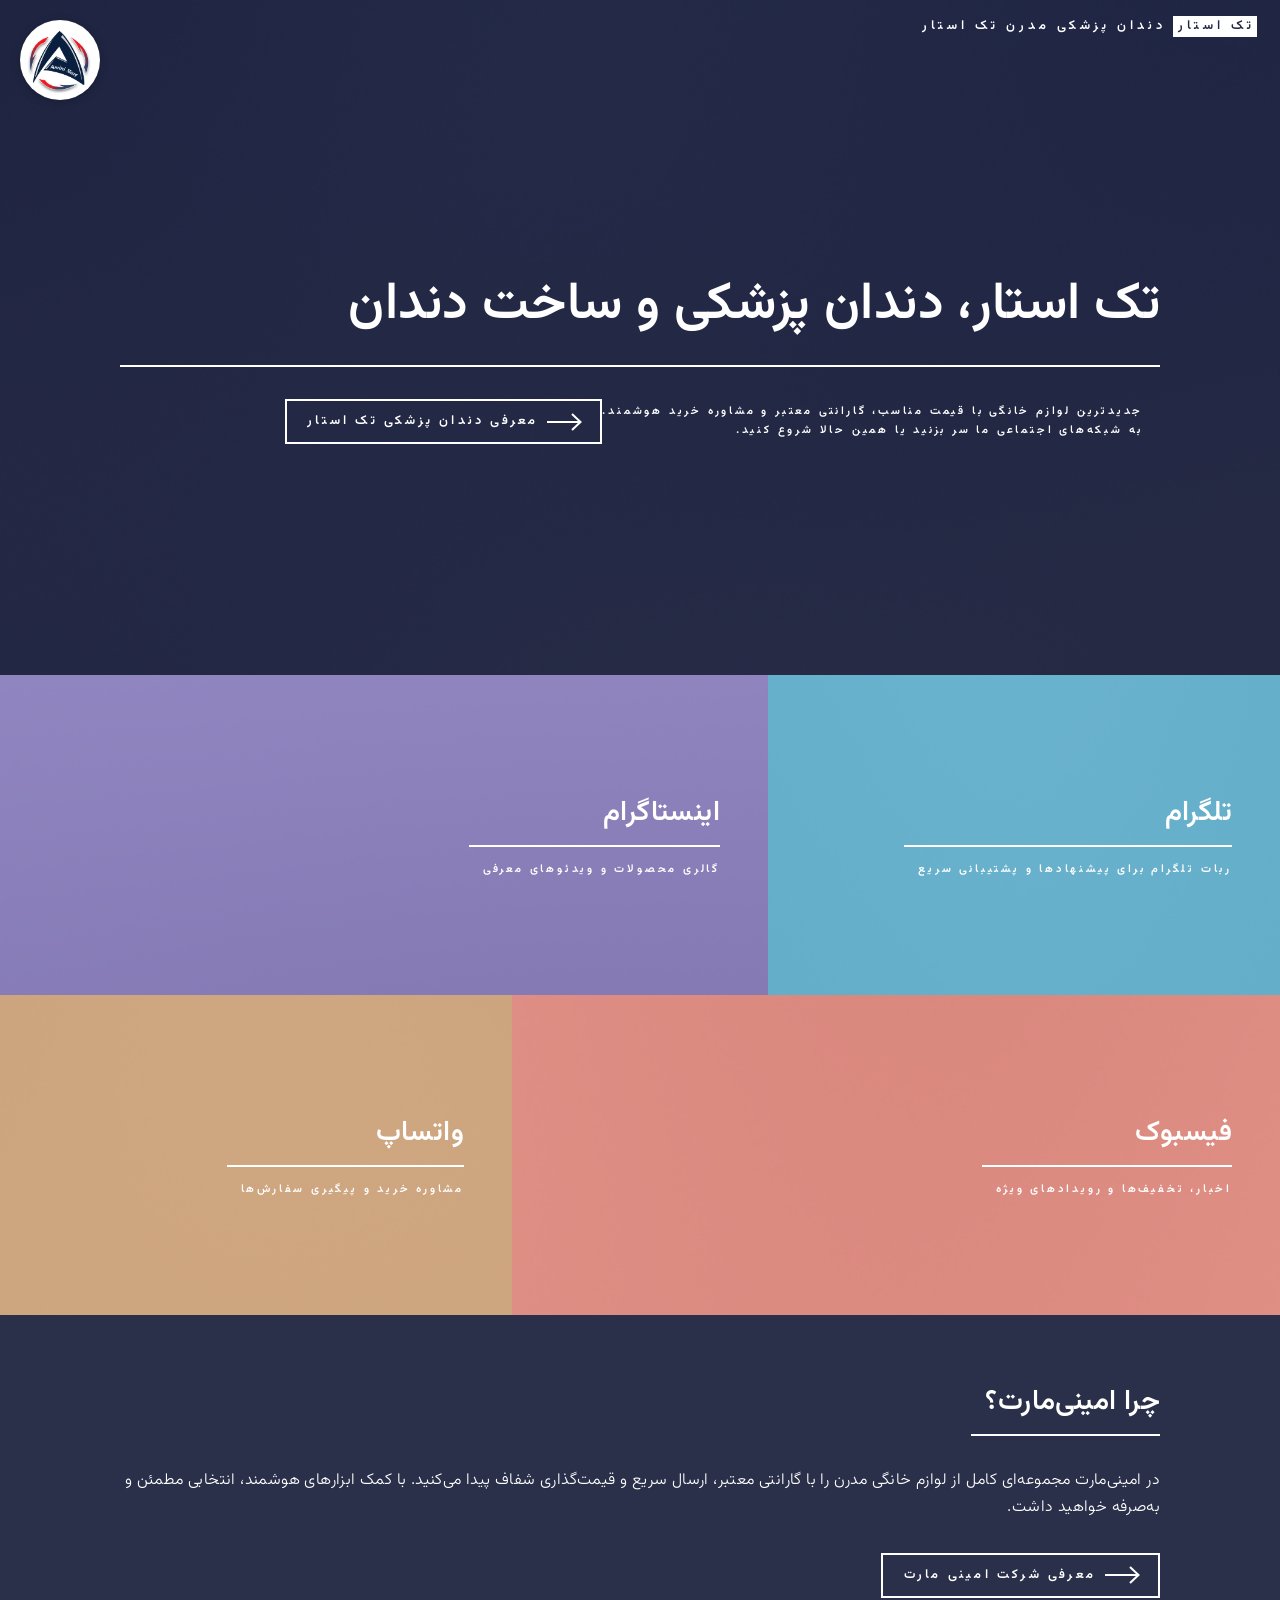
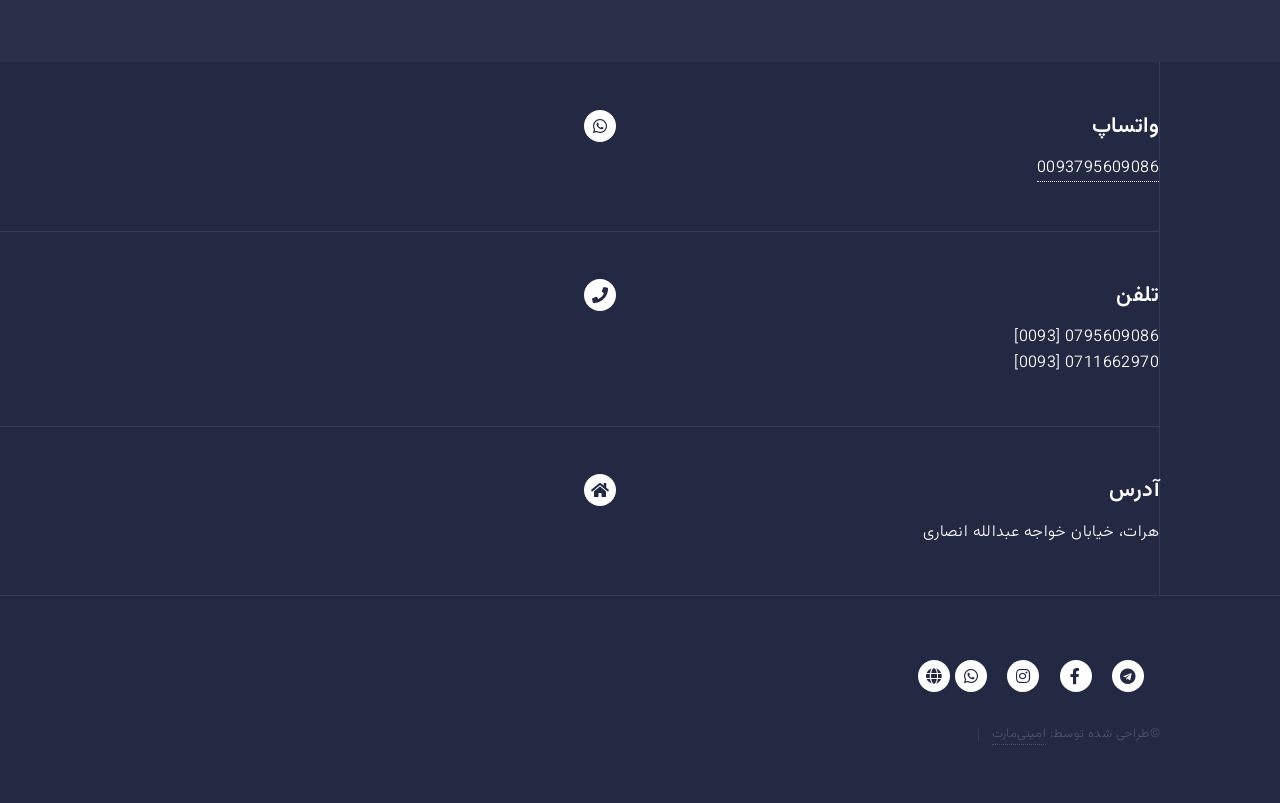
==== commit ddb4047f: "Update index.html add tak star" ====
--- a/index.html
+++ b/index.html
@@ -6,7 +6,7 @@
 -->
 <html lang="fa" dir="rtl">
 	<head>
-		<title>امینی‌مارت - فروشگاه مدرن لوازم خانگی</title>
+		<title>Tak Star - دندان پزشکی مدرن تک استار</title>
 		<meta charset="utf-8" />
 		<meta name="viewport" content="width=device-width, initial-scale=1, user-scalable=no" />
 		<link rel="stylesheet" href="assets/css/main.css" />
@@ -19,20 +19,20 @@
 
 				<!-- Header -->
 					<header id="header" class="alt">
-						<a href="index.html" class="logo"><strong>امینی‌مارت</strong> <span>فروشگاه مدرن لوازم خانگی برقی</span></a>
+						<a href="index.html" class="logo"><strong>تک استار</strong> <span>دندان پزشکی مدرن تک استار</span></a>
 						</header>
 
 				<!-- Banner -->
 					<section id="banner" class="major">
 						<div class="inner">
 							<header class="major">
-								<h1> امینی‌مارت، فروشگاه مدرن لوازم خانگی برقی</h1>
+								<h1> تک استار، دندان پزشکی و ساخت دندان </h1>
 							</header>
 							<div class="content">
  								<p>جدیدترین لوازم خانگی با قیمت مناسب، گارانتی معتبر و مشاوره خرید هوشمند.<br />
 								به شبکه‌های اجتماعی ما سر بزنید یا همین حالا شروع کنید.</p>
 								<ul class="actions">
-									<li><a href="elements.html" class="button next scrolly">معرفی شرکت امینی مارت</a></li>
+									<li><a href="elements.html" class="button next scrolly">معرفی دندان پزشکی تک استار</a></li>
 								</ul>
 							</div>
 						</div>
@@ -43,15 +43,7 @@
 
 						<!-- One -->
 							<section id="one" class="tiles">
-								<article>
-									<span class="image">
-										<img src="images/pic01.jpg" alt="" />
-									</span>
-									<header class="major">
-										<h3><a href="ai.html" class="link">هوش مصنوعی</a></h3>
-										<p>پیشنهادگر هوشمند خرید و مقایسه محصولات</p>
-									</header>
-								</article>
+							
 								<article>
 									<span class="image">
 										<img src="images/pic02.jpg" alt="" />
@@ -86,15 +78,6 @@
 									<header class="major">
 										<h3><a href="https://wa.me/93795609086" class="link">واتساپ</a></h3>
 										<p>مشاوره خرید و پیگیری سفارش‌ها</p>
-									</header>
-								</article>
-								<article>
-									<span class="image">
-										<img src="images/pic06.jpg" alt="" />
-									</span>
-									<header class="major">
-										<h3><a href="https://aminimart.ir" class="link">وب‌سایت</a></h3>
-										<p>سفارش آنلاین و مشاهده مشخصات فنی محصولات</p>
 									</header>
 								</article>
 							</section>
@@ -172,4 +155,4 @@
 			<script src="assets/js/main.js"></script>
 
 	</body>
-</html>+</html>
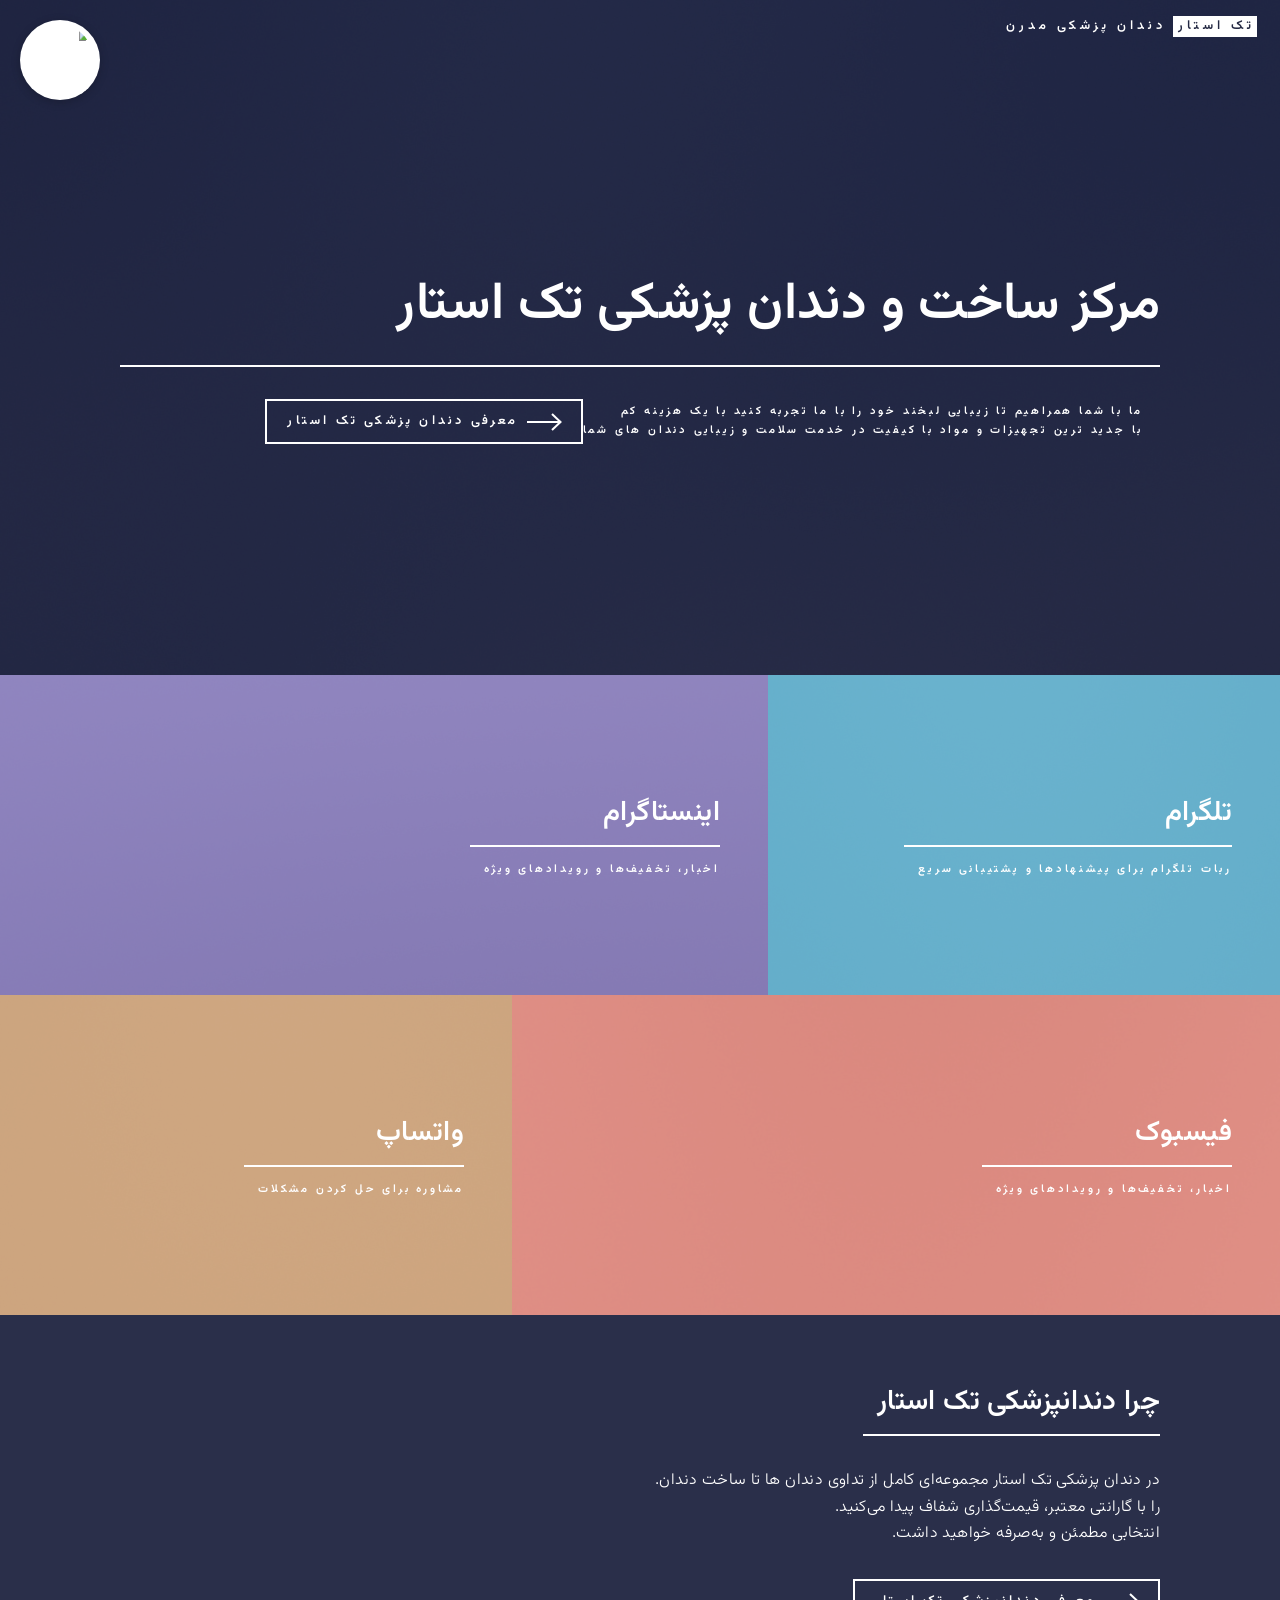
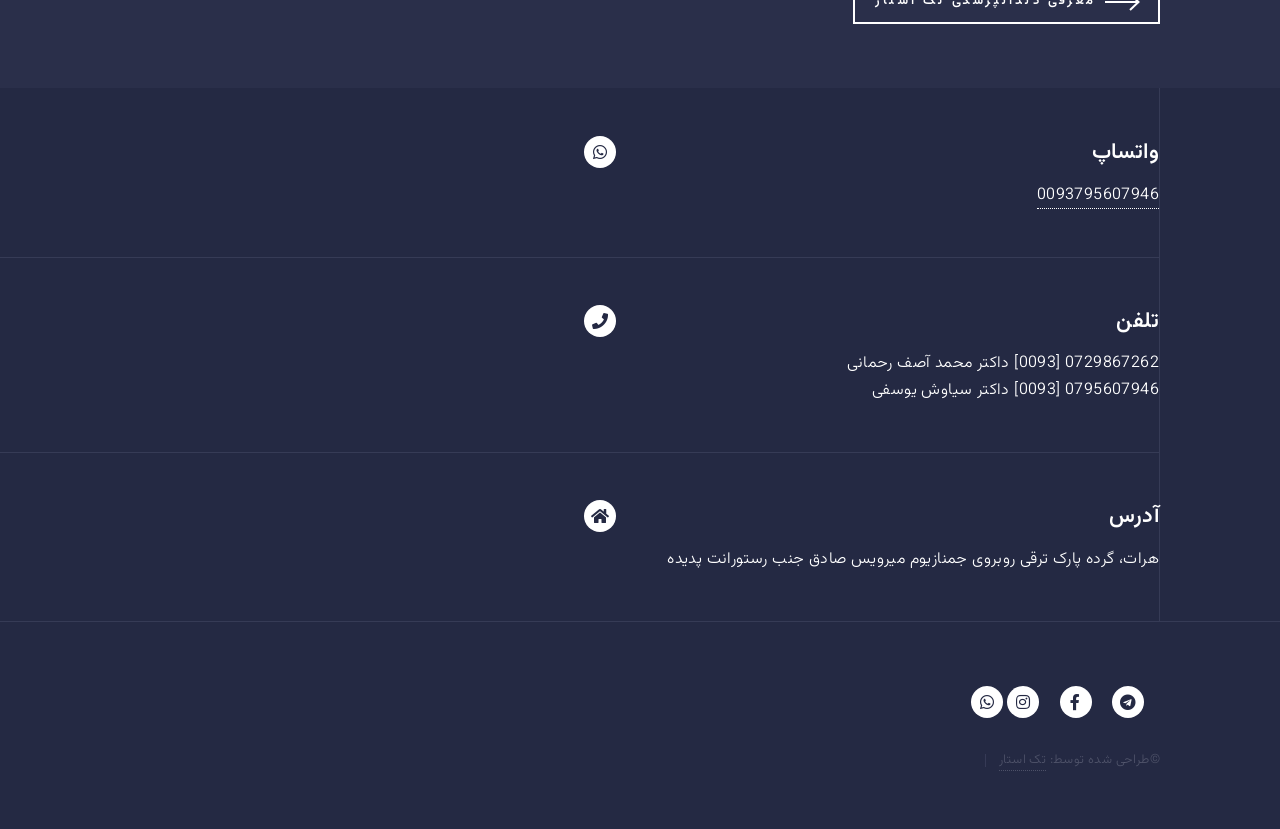
==== commit b419a2b5: "Update index.html" ====
--- a/index.html
+++ b/index.html
@@ -13,24 +13,25 @@
 		<noscript><link rel="stylesheet" href="assets/css/noscript.css" /></noscript>
 	</head>
 	<body class="is-preload">
-		<span class="logo-top-left"><img src="images/logo.png" alt="لوگوی Amini Mart"></span>
+		<span class="logo-top-left"><img src="images/logo.jpg" alt="لوگوی Amini Mart"></span>
 		<!-- Wrapper -->
 			<div id="wrapper">
 
 				<!-- Header -->
 					<header id="header" class="alt">
-						<a href="index.html" class="logo"><strong>تک استار</strong> <span>دندان پزشکی مدرن تک استار</span></a>
+						<a href="index.html" class="logo"><strong>تک استار</strong> <span>دندان پزشکی مدرن </span></a>
 						</header>
 
 				<!-- Banner -->
 					<section id="banner" class="major">
 						<div class="inner">
 							<header class="major">
-								<h1> تک استار، دندان پزشکی و ساخت دندان </h1>
+								<h1> مرکز ساخت و دندان پزشکی تک استار</h1>
 							</header>
 							<div class="content">
- 								<p>جدیدترین لوازم خانگی با قیمت مناسب، گارانتی معتبر و مشاوره خرید هوشمند.<br />
-								به شبکه‌های اجتماعی ما سر بزنید یا همین حالا شروع کنید.</p>
+ 								<p>ما با شما همراهیم تا زیبایی لبخند خود را با ما تجربه کنید با یک هزینه کم </br>
+								با جدید ترین تجهیزات و مواد با کیفیت در خدمت سلامت و زیبایی دندان های شما
+								</p>
 								<ul class="actions">
 									<li><a href="elements.html" class="button next scrolly">معرفی دندان پزشکی تک استار</a></li>
 								</ul>
@@ -49,7 +50,7 @@
 										<img src="images/pic02.jpg" alt="" />
 									</span>
 								<header class="major">
-									<h3><a href="https://t.me/aminimart_bot" class="link">تلگرام</a></h3>
+									<h3><a href="https://t.me/takstar50" class="link">تلگرام</a></h3>
 									<p>ربات تلگرام برای پیشنهادها و پشتیبانی سریع</p>
 								</header>
 								</article>
@@ -58,8 +59,8 @@
 										<img src="images/pic03.jpg" alt="" />
 									</span>
 								<header class="major">
-									<h3><a href="https://www.instagram.com/aminimart.af" class="link">اینستاگرام</a></h3>
-									<p>گالری محصولات و ویدئوهای معرفی</p>
+									<h3><a href="https://www.instagram.com/takstar4679?igsi=MXEydGhycTV1d21rMQ==" class="link">اینستاگرام</a></h3>
+											<p>اخبار، تخفیف‌ها و رویدادهای ویژه</p>
 								</header>
 								</article>
 								<article>
@@ -67,7 +68,7 @@
 										<img src="images/pic04.jpg" alt="" />
 									</span>
 								<header class="major">
-									<h3><a href="https://www.facebook.com/aminimartaf" class="link">فیسبوک</a></h3>
+									<h3><a href="https://www.facebook.com/share/18fJfSo5MV/" class="link">فیسبوک</a></h3>
 									<p>اخبار، تخفیف‌ها و رویدادهای ویژه</p>
 								</header>
 								</article>
@@ -76,8 +77,9 @@
 										<img src="images/pic05.jpg" alt="" />
 									</span>
 									<header class="major">
-										<h3><a href="https://wa.me/93795609086" class="link">واتساپ</a></h3>
-										<p>مشاوره خرید و پیگیری سفارش‌ها</p>
+										<h3><a href="https://wa.me/93795607946" class="link">واتساپ</a></h3>
+										
+										<p>مشاوره برای حل کردن مشکلات </p>
 									</header>
 								</article>
 							</section>
@@ -86,11 +88,13 @@
 							<section id="two">
 								<div class="inner">
 							<header class="major">
-								<h2>چرا امینی‌مارت؟</h2>
+								<h2>چرا دندانپزشکی تک استار</h2>
 							</header>
-							<p>در امینی‌مارت مجموعه‌ای کامل از لوازم خانگی مدرن را با گارانتی معتبر، ارسال سریع و قیمت‌گذاری شفاف پیدا می‌کنید. با کمک ابزارهای هوشمند، انتخابی مطمئن و به‌صرفه خواهید داشت.</p>
+							<p>در دندان پزشکی تک استار مجموعه‌ای کامل از تداوی دندان ها تا ساخت دندان. </br>
+را با گارانتی معتبر،  قیمت‌گذاری شفاف پیدا می‌کنید. </br>
+ انتخابی مطمئن و به‌صرفه خواهید داشت.</p>
 							<ul class="actions">
-								<li><a href="elements.html" class="button next"> معرفی شرکت امینی مارت</a></li>
+								<li><a href="elements.html" class="button next">  معرفی دندانپزشکی تک استار</a></li>
 							</ul>
 								</div>
 							</section>
@@ -106,22 +110,24 @@
 									<div class="contact-method">
 											<span class="icon brands alt fa-whatsapp"></span>
 											<h3>واتساپ</h3>
-										<a href="https://wa.me/93795609086">0093795609086</a>
+								
+										<a href="https://wa.me/93795607946">0093795607946</a>
 									</div>
 								</section>
 								<section>
 									<div class="contact-method">
 											<span class="icon solid alt fa-phone"></span>
 											<h3>تلفن</h3>
-											<span>0795609086 [0093]</span><br>
-											<span>0711662970 [0093]</span>
+											<span>0729867262 [0093]   داکتر محمد آصف رحمانی</span><br>
+											<span>0795607946 [0093]  داکتر سیاوش یوسفی </span>
+											
 									</div>
 								</section>
 								<section>
 									<div class="contact-method">
 											<span class="icon solid alt fa-home"></span>
 											<h3>آدرس</h3>
-											<span>هرات، خیابان خواجه عبدالله انصاری</span>
+											<span>هرات، گرده پارک ترقی روبروی جمنازیوم میرویس صادق جنب رستورانت پدیده </span>
 									</div>
 								</section>
 							</section>
@@ -132,14 +138,13 @@
 					<footer id="footer">
 						<div class="inner">
 							<ul class="icons">
-								<li><a href="https://t.me/aminimart_bot" class="icon brands alt fa-telegram"><span class="label">Telegram</span></a></li>
-								<li><a href="https://www.facebook.com/aminimartaf" class="icon brands alt fa-facebook-f"><span class="label">Facebook</span></a></li>
-								<li><a href="https://www.instagram.com/aminimart.af" class="icon brands alt fa-instagram"><span class="label">Instagram</span></a></li>
-								<li><a href="https://wa.me/93795609086" class="icon brands alt fa-whatsapp"><span class="label">WhatsApp</span></a></li>
-								<li><a href="https://aminimart.af" class="icon solid alt fa-globe"><span class="label">Website</span></a></li>
-							</ul>
+<li><a href="https://t.me/takstar50" class="icon brands alt fa-telegram"><span class="label">Telegram</span></a></li>
+								<li><a href="https://www.facebook.com/share/18fJfSo5MV/" class="icon brands alt fa-facebook-f"><span class="label">Facebook</span></a></li>
+								<li><a href="https://www.instagram.com/takstar4679?igsi=MXEydGhycTV1d21rMQ==" class="icon brands alt fa-instagram"><span class="label">Instagram</span></a></li>
+								<li><a href="https://wa.me/93795607946" class="icon brands alt fa-whatsapp"><span class="label">WhatsApp</span></a></li>
+														</ul>
 							<ul class="copyright">
-								<li>&copy;</li><li>طراحی شده توسط: <a href="https://html5up.net"> امینی‌مارت</a></li>
+								<li>&copy;</li><li>طراحی شده توسط: <a href="https://html5up.net">تک استار</a></li>
 							</ul>
 						</div>
 					</footer>
